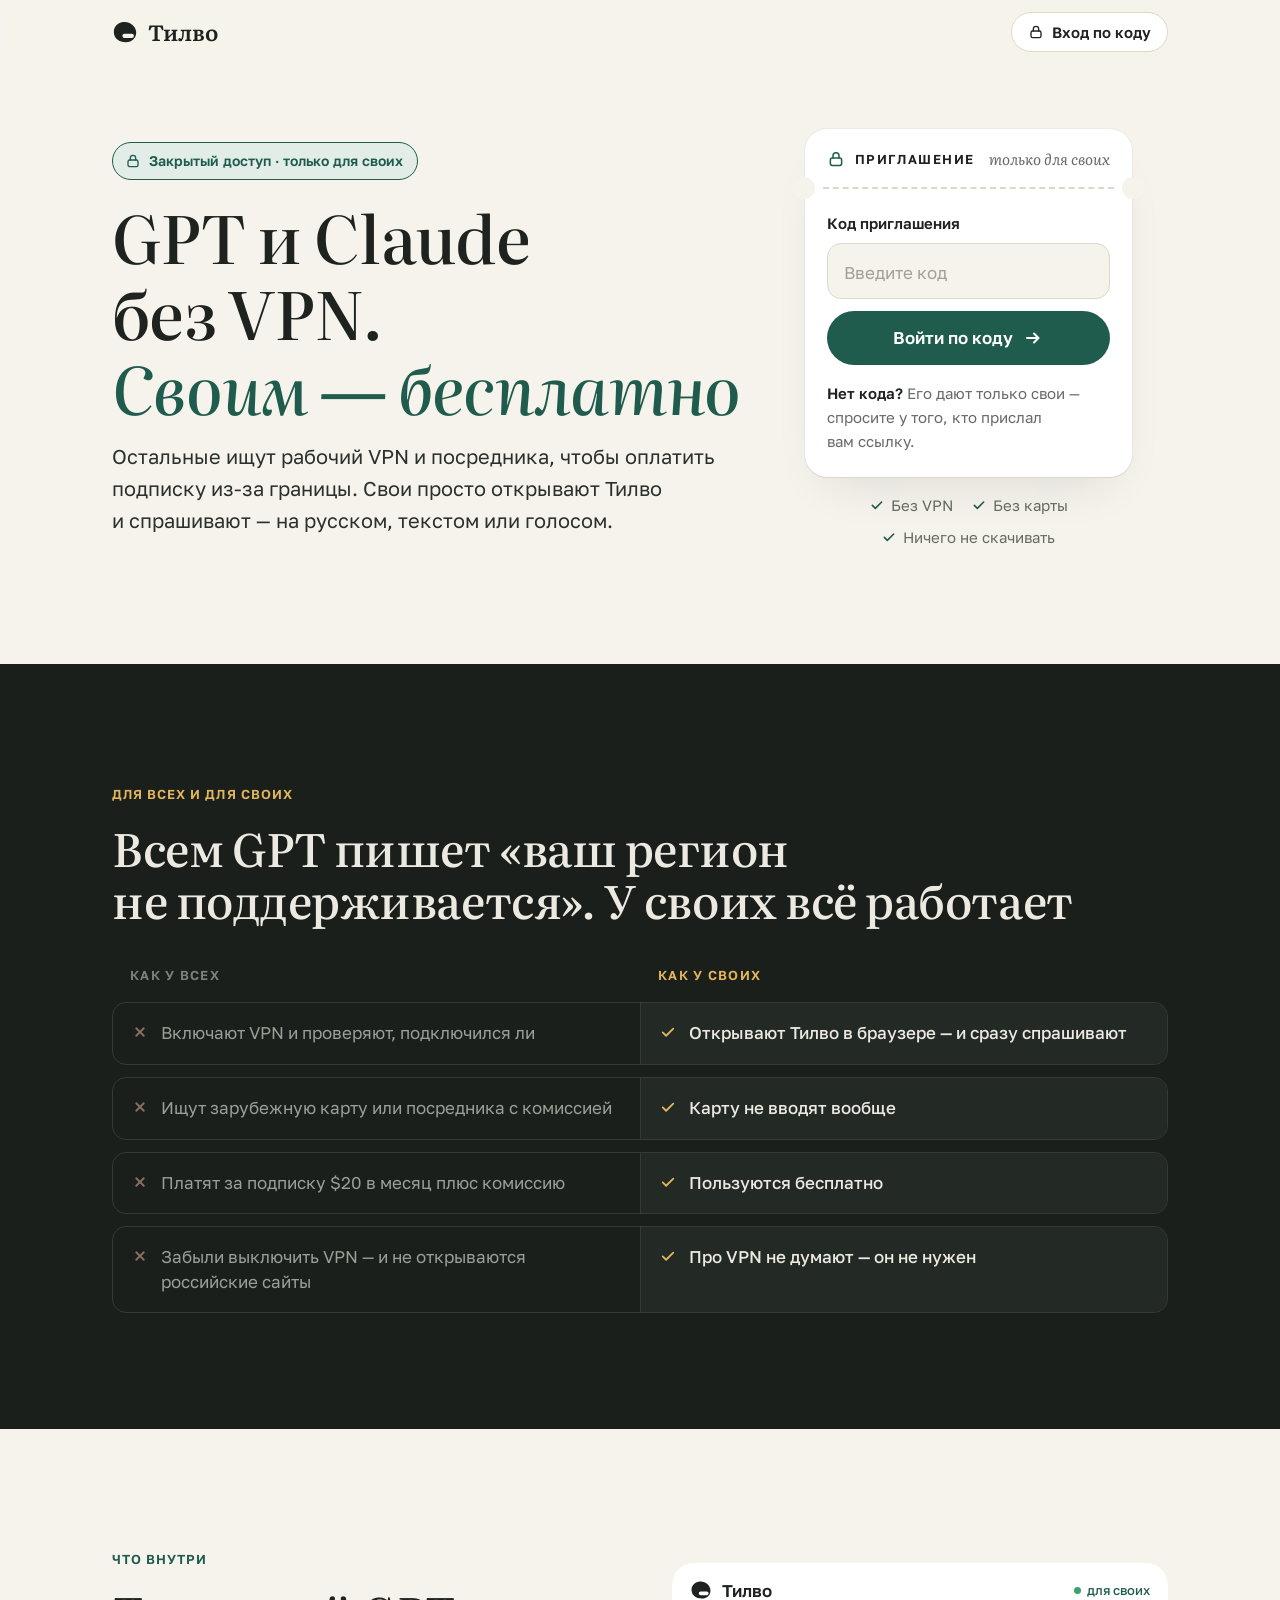
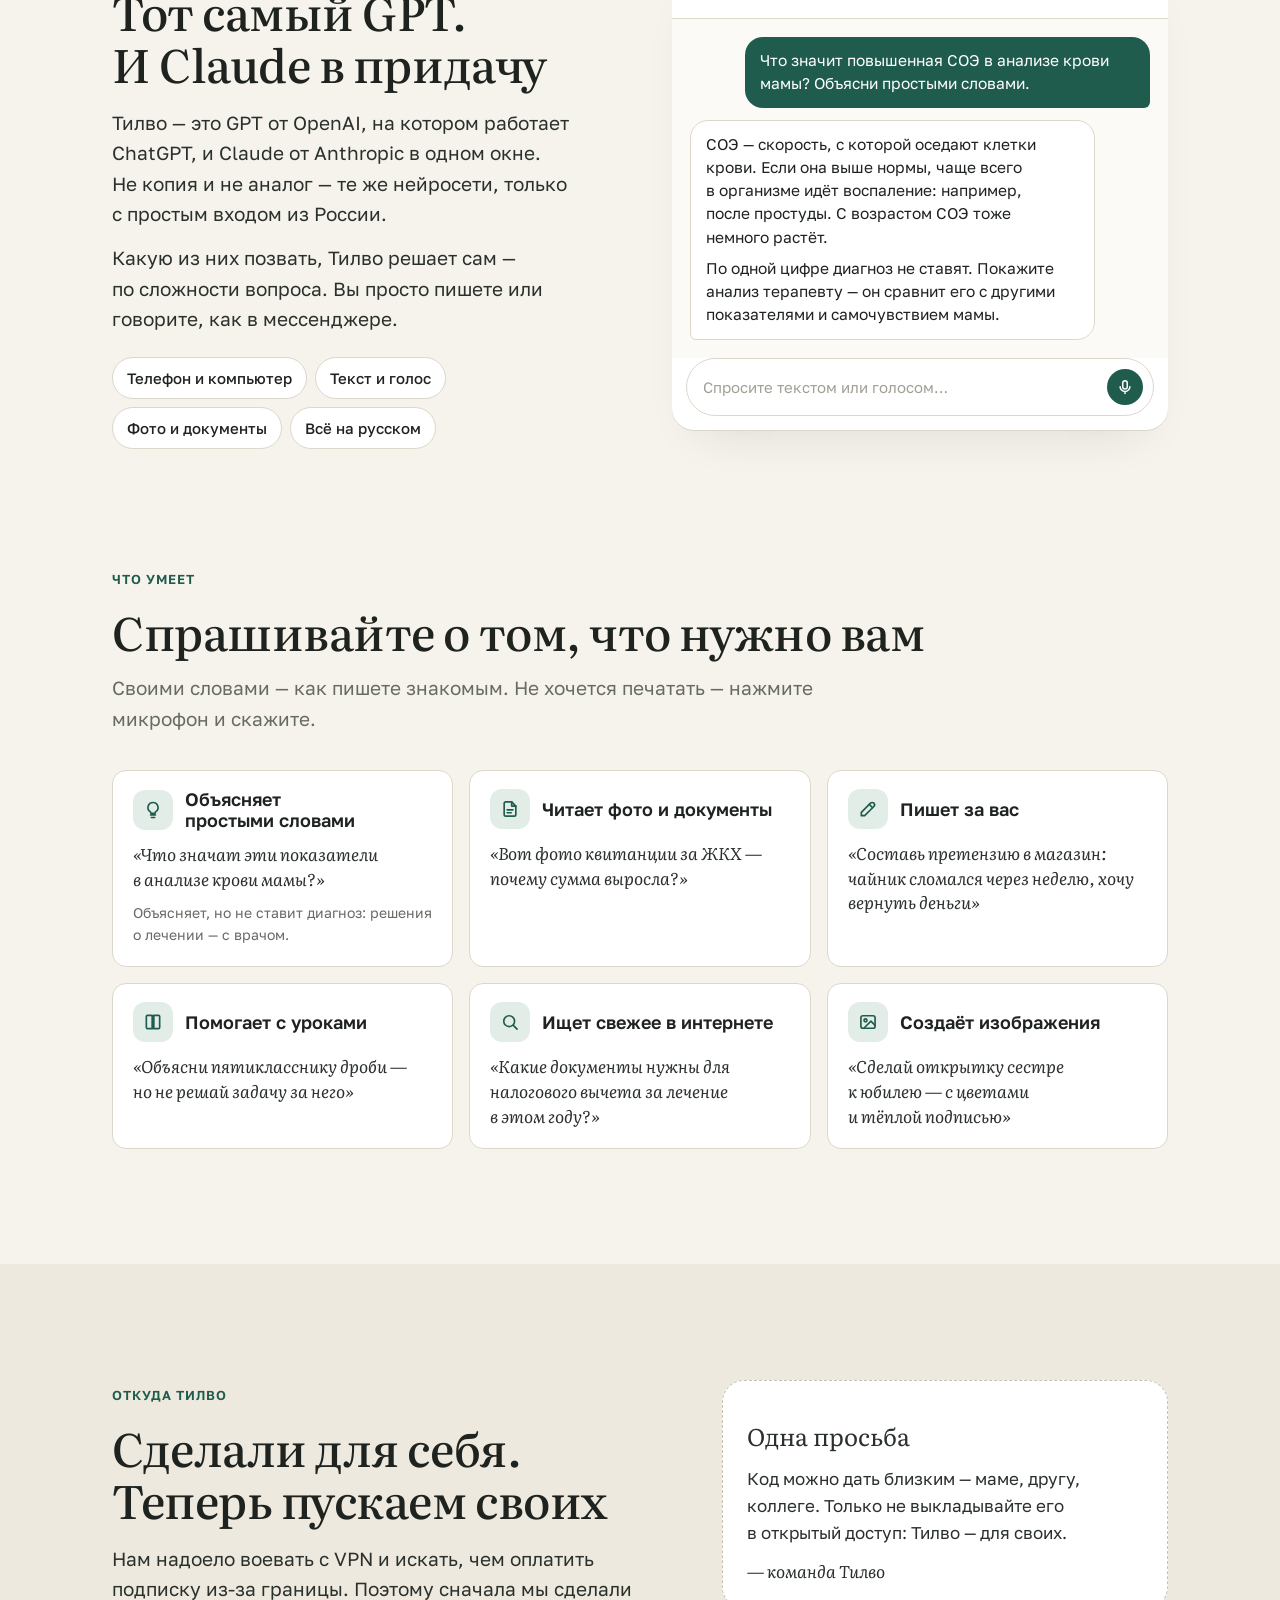
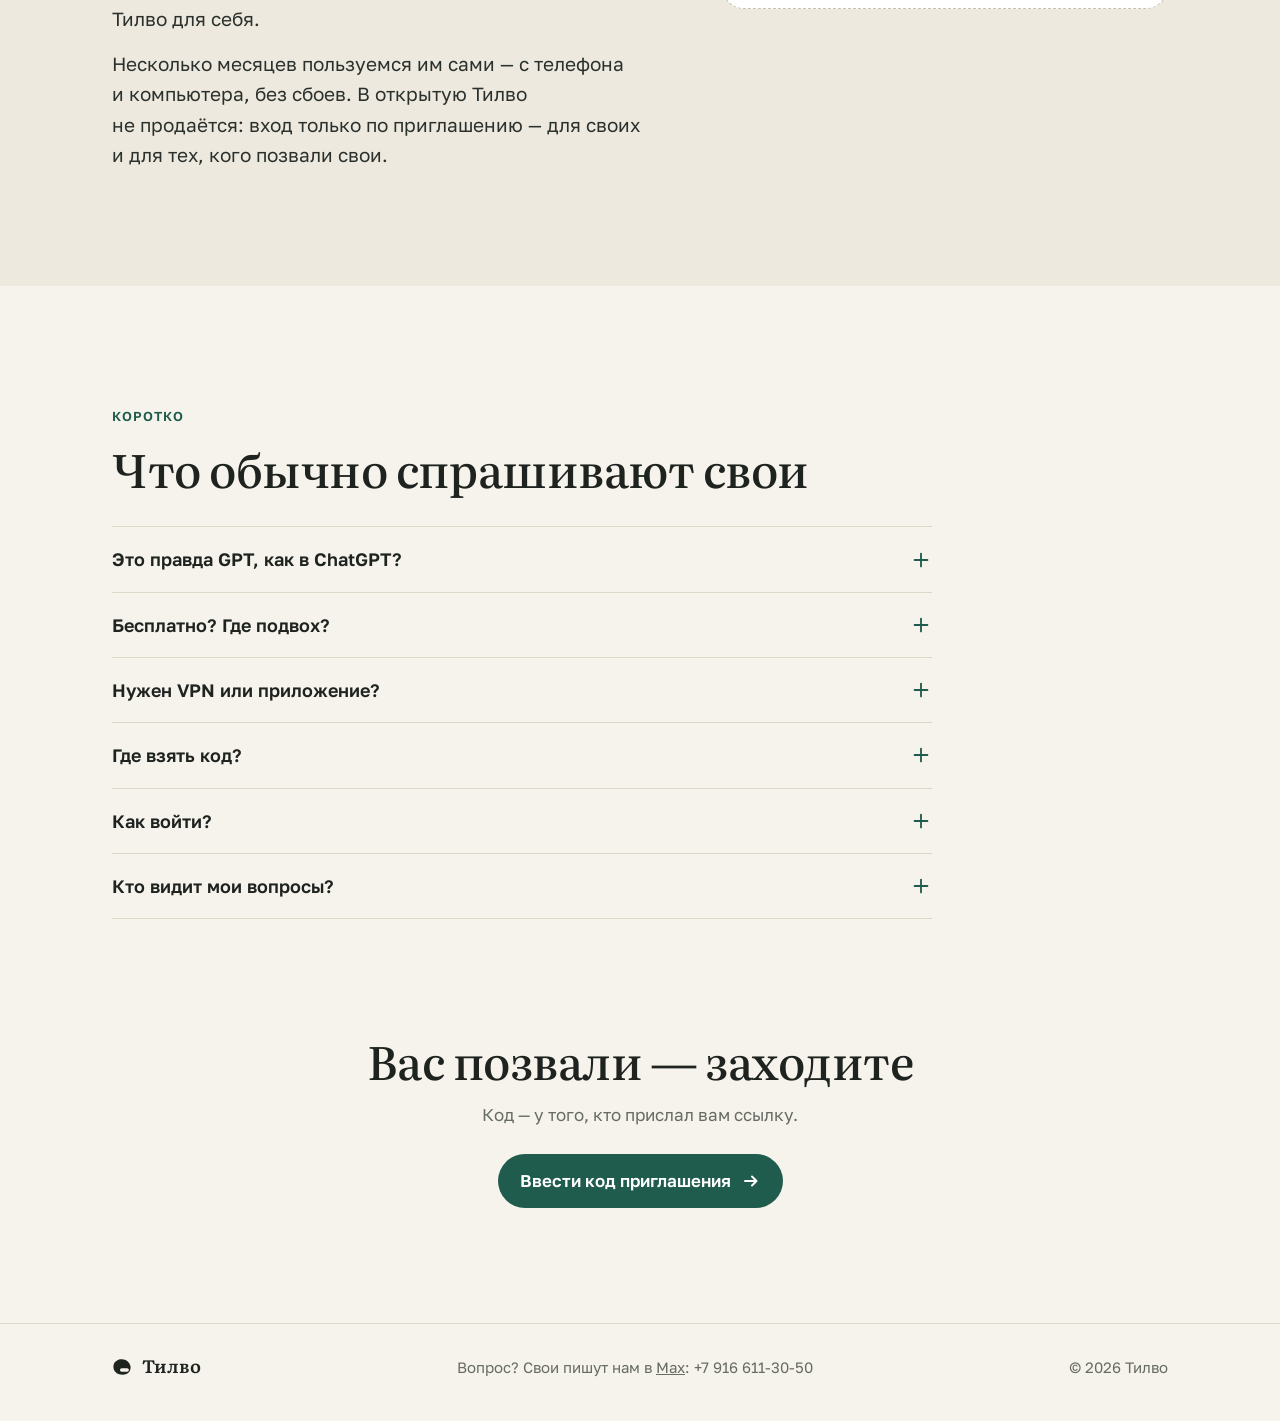
==== svoi/index.html @ 9657ca3c "Превью посадки «для своих»: закрытый доступ по коду приглашения Co-Authored-By: Claude Opus 5.5 <nor" ====
<!doctype html>
<html lang="ru">
<head>
  <meta charset="utf-8">
  <meta name="viewport" content="width=device-width, initial-scale=1, viewport-fit=cover">
  <meta name="color-scheme" content="only light">
  <title>Тилво — GPT и Claude без VPN. Только для своих</title>
  <meta name="description" content="GPT и Claude на русском — без VPN, зарубежной карты и подписки. Закрытый доступ: вход по коду приглашения.">
  <meta property="og:title" content="Тилво — GPT и Claude без VPN. Только для своих">
  <meta property="og:description" content="Закрытый доступ. Вход по коду приглашения.">
  <meta property="og:type" content="website">
  <link rel="icon" href="data:image/svg+xml,%3Csvg xmlns='http://www.w3.org/2000/svg' viewBox='0 0 64 64'%3E%3Crect width='64' height='64' rx='15' fill='%231F5C4D'/%3E%3Cg transform='translate(32 32) scale(0.74) translate(-32 -32)'%3E%3Cpath fill='%23F6F3EC' d='M27 7.5C43 5 58.5 16.5 59.5 32C60.4 46.5 49.5 57 34 57C17.5 57 5 47.5 4.5 33C4 19.5 13 9.7 27 7.5ZM31 36A5.5 5.5 0 0 0 31 47L48.5 47A5.5 5.5 0 0 0 48.5 36Z'/%3E%3C/g%3E%3C/svg%3E">
  <link rel="preconnect" href="https://fonts.googleapis.com">
  <link rel="preconnect" href="https://fonts.gstatic.com" crossorigin>
  <link href="https://fonts.googleapis.com/css2?family=Golos+Text:wght@400;500;600&amp;family=Literata:ital,opsz,wght@0,7..72,400..600;1,7..72,400..600&amp;display=swap&amp;subset=cyrillic" rel="stylesheet">
  <style>
    :root {
      color-scheme: only light;
      --bg: #F6F3EC;
      --surface: #FFFFFF;
      --surface-2: #EEE9DF;
      --ink: #1E2320;
      --ink-2: #2A302C;
      --muted: #666B64;
      --line: #DDD7CA;
      --accent: #1F5C4D;
      --accent-hover: #17483C;
      --accent-ink: #FFFFFF;
      --accent-soft: #E3EDE8;
      --highlight: #E3B55B;
      --danger: #A8432A;
      --night: #1A1F1C;
      --night-line: #343B36;
      --night-ink: #ECE9E1;
      --night-muted: #9AA096;
      --shadow: rgba(30, 35, 32, 0.14);

      --font-head: "Literata", Georgia, "Times New Roman", serif;
      --font-text: "Golos Text", system-ui, -apple-system, "Segoe UI", Roboto, Arial, sans-serif;
      --container: 1120px;
      --gutter: 16px;
      --radius-lg: 22px;
      --radius: 14px;
      --section-space: clamp(64px, 9vw, 120px);
    }
    @media (min-width: 720px) { :root { --gutter: 32px; } }

    *, *::before, *::after { box-sizing: border-box; }
    [hidden] { display: none !important; }
    html { -webkit-text-size-adjust: 100%; text-size-adjust: 100%; scroll-padding-top: 88px; }
    @media (prefers-reduced-motion: no-preference) { html { scroll-behavior: smooth; } }
    body {
      margin: 0;
      background: var(--bg);
      color: var(--ink);
      font-family: var(--font-text);
      font-size: 17px;
      line-height: 1.6;
      overflow-wrap: break-word;
      -webkit-font-smoothing: antialiased;
    }
    h1, h2, h3, p, ul, ol { margin: 0; }
    ul, ol { padding: 0; list-style: none; }
    h1, h2, h3 { font-family: var(--font-head); font-weight: 500; line-height: 1.14; letter-spacing: -0.01em; text-wrap: balance; }
    p { text-wrap: pretty; }
    a { color: inherit; }
    svg { display: block; }
    button, input { font: inherit; color: inherit; }
    .nowrap { white-space: nowrap; }
    .visually-hidden { position: absolute; width: 1px; height: 1px; overflow: hidden; clip: rect(0 0 0 0); white-space: nowrap; }

    .container { width: 100%; max-width: var(--container); margin: 0 auto; padding: 0 var(--gutter); }
    .section { padding: var(--section-space) 0; }
    .eyebrow {
      display: inline-flex; align-items: center; gap: 8px;
      font-size: 13px; font-weight: 600; letter-spacing: 0.08em; text-transform: uppercase;
      color: var(--accent);
    }
    .h2 { font-size: clamp(30px, 5.2vw, 46px); margin-top: 14px; }
    .lead { font-size: clamp(17px, 2.2vw, 19px); color: var(--muted); margin-top: 16px; max-width: 40em; }

    /* ---------- Кнопки ---------- */
    .btn {
      display: inline-flex; align-items: center; justify-content: center; gap: 10px;
      min-height: 54px; padding: 0 22px; border-radius: 999px; border: 0;
      font-weight: 600; font-size: 17px; text-decoration: none; cursor: pointer;
      transition: background-color .15s ease, transform .15s ease, box-shadow .15s ease;
    }
    .btn:focus-visible, .link-btn:focus-visible, input:focus-visible, summary:focus-visible, a:focus-visible {
      outline: 3px solid var(--highlight); outline-offset: 2px;
    }
    .btn-primary { background: var(--accent); color: var(--accent-ink); }
    .btn-primary:hover { background: var(--accent-hover); }
    .btn-primary:active { transform: translateY(1px); }
    .btn svg { width: 20px; height: 20px; fill: none; stroke: currentColor; stroke-width: 2; stroke-linecap: round; stroke-linejoin: round; }
    .link-btn { background: none; border: 0; padding: 0; cursor: pointer; color: var(--accent); font-weight: 600; text-decoration: underline; text-underline-offset: 3px; }

    /* ---------- Шапка ---------- */
    .header { position: sticky; top: 0; z-index: 10; background: rgba(246, 243, 236, 0.9); backdrop-filter: saturate(1.4) blur(10px); -webkit-backdrop-filter: saturate(1.4) blur(10px); border-bottom: 1px solid transparent; transition: border-color .2s; }
    .header.is-scrolled { border-bottom-color: var(--line); }
    .header-row { display: flex; align-items: center; justify-content: space-between; height: 64px; }
    .logo { display: inline-flex; align-items: center; gap: 10px; text-decoration: none; font-family: var(--font-head); font-size: 22px; font-weight: 600; }
    .logo svg { width: 26px; height: 26px; fill: var(--ink); }
    .header-enter {
      display: inline-flex; align-items: center; gap: 8px; min-height: 40px; padding: 0 16px;
      border: 1px solid var(--line); border-radius: 999px; background: var(--surface);
      font-size: 15px; font-weight: 600; text-decoration: none;
    }
    .header-enter:hover { border-color: var(--accent); color: var(--accent); }
    .header-enter svg { width: 16px; height: 16px; fill: none; stroke: currentColor; stroke-width: 2; stroke-linecap: round; stroke-linejoin: round; }

    /* ---------- Первый экран ---------- */
    .hero { padding: 20px 0 var(--section-space); }
    .hero-grid { display: grid; gap: 28px; align-items: center; }
    @media (min-width: 960px) { .hero-grid { grid-template-columns: 1.1fr 0.9fr; gap: 64px; } .hero { padding-top: 64px; } }
    .stamp {
      display: inline-flex; align-items: center; gap: 8px;
      padding: 7px 14px 7px 12px; border: 1.5px solid var(--accent); border-radius: 999px;
      color: var(--accent); font-size: 14px; font-weight: 600; background: var(--accent-soft);
    }
    .stamp svg { width: 16px; height: 16px; fill: none; stroke: currentColor; stroke-width: 2; stroke-linecap: round; stroke-linejoin: round; }
    .hero h1 { font-size: clamp(36px, 7.4vw, 66px); margin-top: 18px; }
    .hero h1 em { font-style: italic; color: var(--accent); }
    .hero-lead { font-size: clamp(17px, 2.4vw, 20px); color: var(--ink-2); margin-top: 16px; max-width: 34em; }
    .facts { display: flex; flex-wrap: wrap; justify-content: center; gap: 8px 18px; margin-top: 16px; font-size: 15px; color: var(--muted); }
    .facts li { display: inline-flex; align-items: center; gap: 6px; }
    .facts svg { width: 16px; height: 16px; fill: none; stroke: var(--accent); stroke-width: 2.4; stroke-linecap: round; stroke-linejoin: round; }

    /* ---------- Пропуск (вход по коду) ---------- */
    .pass {
      position: relative; background: var(--surface); border-radius: var(--radius-lg);
      box-shadow: 0 1px 0 var(--line), 0 24px 48px -24px var(--shadow), 0 0 0 1px rgba(30,35,32,.04);
    }
    .pass-head { display: flex; align-items: center; justify-content: space-between; gap: 12px; padding: 18px 22px 16px; }
    .pass-title { display: inline-flex; align-items: center; gap: 10px; font-size: 13px; font-weight: 600; letter-spacing: 0.12em; text-transform: uppercase; }
    .pass-title svg { width: 18px; height: 18px; fill: none; stroke: var(--accent); stroke-width: 2; stroke-linecap: round; stroke-linejoin: round; }
    .pass-note { font-family: var(--font-head); font-style: italic; font-size: 15px; color: var(--muted); }
    .pass-cut { position: relative; height: 0; border-top: 2px dashed var(--line); margin: 0 18px; }
    .pass-cut::before, .pass-cut::after {
      content: ""; position: absolute; top: -12px; width: 22px; height: 22px; border-radius: 50%; background: var(--bg);
    }
    .pass-cut::before { left: -30px; }
    .pass-cut::after { right: -30px; }
    .pass-body { padding: 22px 22px 24px; }
    .pass-label { display: block; font-size: 15px; font-weight: 600; margin-bottom: 8px; }
    .pass-input {
      width: 100%; height: 56px; padding: 0 16px; border: 1.5px solid var(--line); border-radius: var(--radius);
      background: var(--bg); font-size: 20px; font-weight: 600; letter-spacing: 0.08em; text-transform: uppercase;
    }
    .pass-input::placeholder { color: #A29F95; font-weight: 400; letter-spacing: 0; text-transform: none; font-size: 17px; }
    .pass-input:focus { border-color: var(--accent); background: var(--surface); outline: none; box-shadow: 0 0 0 3px var(--accent-soft); }
    .pass-input[aria-invalid="true"] { border-color: var(--danger); }
    .pass .btn { width: 100%; margin-top: 12px; }
    .pass-error { margin-top: 10px; font-size: 15px; color: var(--danger); }
    .pass-prefilled { margin-top: 8px; font-size: 14px; color: var(--accent); display: flex; gap: 6px; align-items: center; }
    .pass-prefilled svg { width: 14px; height: 14px; fill: none; stroke: currentColor; stroke-width: 2.6; stroke-linecap: round; stroke-linejoin: round; }
    .pass-nocode { margin-top: 16px; font-size: 15px; color: var(--muted); }
    .pass-nocode b { color: var(--ink); font-weight: 600; }

    .accepted-stamp {
      display: inline-flex; align-items: center; gap: 8px;
      padding: 6px 14px; border: 2.5px solid var(--accent); border-radius: 10px;
      color: var(--accent); font-weight: 600; font-size: 15px; letter-spacing: 0.12em; text-transform: uppercase;
      transform: rotate(-3deg);
    }
    .accepted-stamp svg { width: 18px; height: 18px; fill: none; stroke: currentColor; stroke-width: 2.6; stroke-linecap: round; stroke-linejoin: round; }
    @media (prefers-reduced-motion: no-preference) {
      .is-accepted .accepted-stamp { animation: stamp .45s cubic-bezier(.2,.9,.3,1.2) both; }
      @keyframes stamp { from { transform: rotate(-12deg) scale(1.6); opacity: 0; } to { transform: rotate(-3deg) scale(1); opacity: 1; } }
    }
    .accepted-title { font-family: var(--font-head); font-size: 26px; margin-top: 16px; }
    .accepted-text { color: var(--muted); margin-top: 4px; font-size: 16px; }
    .providers { display: grid; gap: 10px; margin-top: 16px; }
    .btn-provider {
      justify-content: flex-start; width: 100%; background: var(--surface); border: 1.5px solid var(--line); color: var(--ink); padding: 0 18px;
    }
    .btn-provider:hover { border-color: var(--ink); }
    .btn-provider .mark { display: inline-grid; place-items: center; width: 28px; height: 28px; border-radius: 8px; color: #fff; font-weight: 700; font-size: 15px; flex: none; }
    .btn-provider .mark-ya { background: #FC3F1D; border-radius: 50%; }
    .btn-provider .mark-vk { background: #0077FF; font-size: 12px; }
    .btn-provider .arrow { margin-left: auto; }
    .pass-again { margin-top: 14px; font-size: 15px; color: var(--muted); }

    /* ---------- Для всех / для своих ---------- */
    .night { background: var(--night); color: var(--night-ink); }
    .night .eyebrow { color: var(--highlight); }
    .night .lead { color: var(--night-muted); }
    .vs { margin-top: 40px; display: grid; gap: 12px; }
    .vs-head { display: none; }
    .vs-row { display: grid; gap: 0; border: 1px solid var(--night-line); border-radius: var(--radius); overflow: hidden; }
    .vs-cell { padding: 14px 18px; display: flex; gap: 12px; align-items: flex-start; font-size: 16px; line-height: 1.45; }
    .vs-cell svg { width: 18px; height: 18px; flex: none; margin-top: 2px; fill: none; stroke-width: 2.4; stroke-linecap: round; stroke-linejoin: round; }
    .vs-all { color: var(--night-muted); }
    .vs-all svg { stroke: #8A6F66; }
    .vs-own { background: #232A26; color: var(--night-ink); font-weight: 500; border-top: 1px solid var(--night-line); }
    .vs-own svg { stroke: var(--highlight); }
    .vs-tag { display: block; font-size: 12px; letter-spacing: 0.1em; text-transform: uppercase; font-weight: 600; margin-bottom: 2px; }
    .vs-all .vs-tag { color: #7C827A; }
    .vs-own .vs-tag { color: var(--highlight); }
    @media (min-width: 760px) {
      .vs-head { display: grid; grid-template-columns: 1fr 1fr; padding: 0 0 4px; font-size: 13px; letter-spacing: 0.1em; text-transform: uppercase; font-weight: 600; }
      .vs-head span:first-child { color: #7C827A; padding-left: 18px; }
      .vs-head span:last-child { color: var(--highlight); padding-left: 18px; }
      .vs-row { grid-template-columns: 1fr 1fr; }
      .vs-own { border-top: 0; border-left: 1px solid var(--night-line); }
      .vs-tag { display: none; }
      .vs-cell { padding: 18px; font-size: 17px; }
    }

    /* ---------- Что внутри ---------- */
    .inside-grid { display: grid; gap: 40px; align-items: center; }
    @media (min-width: 960px) { .inside-grid { grid-template-columns: 1fr 1fr; gap: 64px; } }
    .inside p + p { margin-top: 14px; }
    .inside-text { font-size: clamp(17px, 2.2vw, 19px); color: var(--ink-2); margin-top: 18px; }
    .chips { display: flex; flex-wrap: wrap; gap: 8px; margin-top: 22px; }
    .chips li { padding: 8px 14px; border-radius: 999px; background: var(--surface); border: 1px solid var(--line); font-size: 15px; font-weight: 500; }

    .chat { background: var(--surface); border-radius: var(--radius-lg); box-shadow: 0 1px 0 var(--line), 0 24px 48px -28px var(--shadow); overflow: hidden; }
    .chat-top { display: flex; align-items: center; gap: 10px; padding: 14px 18px; border-bottom: 1px solid var(--line); font-weight: 600; }
    .chat-top svg { width: 22px; height: 22px; fill: var(--ink); }
    .chat-top span { margin-left: auto; font-size: 13px; font-weight: 500; color: var(--accent); display: inline-flex; align-items: center; gap: 6px; }
    .chat-top span::before { content: ""; width: 7px; height: 7px; border-radius: 50%; background: #3BA272; }
    .chat-body { padding: 18px; display: grid; gap: 12px; background: #FBFAF6; }
    .msg { max-width: 88%; padding: 12px 15px; border-radius: 18px; font-size: 15.5px; line-height: 1.5; }
    .msg-user { justify-self: end; background: var(--accent); color: var(--accent-ink); border-bottom-right-radius: 6px; }
    .msg-bot { justify-self: start; background: var(--surface); border: 1px solid var(--line); border-bottom-left-radius: 6px; }
    .msg-bot p + p { margin-top: 8px; }
    .chat-input { display: flex; align-items: center; gap: 10px; margin: 0 14px 14px; padding: 10px 10px 10px 16px; border: 1px solid var(--line); border-radius: 999px; color: #A29F95; font-size: 15px; background: var(--surface); }
    .chat-input span { flex: 1; }
    .chat-input i { display: grid; place-items: center; width: 36px; height: 36px; border-radius: 50%; background: var(--accent); }
    .chat-input svg { width: 18px; height: 18px; fill: none; stroke: #fff; stroke-width: 2; stroke-linecap: round; stroke-linejoin: round; }

    /* ---------- Что умеет ---------- */
    .skills { display: grid; gap: 12px; margin-top: 36px; }
    @media (min-width: 720px) { .skills { grid-template-columns: 1fr 1fr; } }
    @media (min-width: 1040px) { .skills { grid-template-columns: repeat(3, 1fr); gap: 16px; } }
    .skill { background: var(--surface); border: 1px solid var(--line); border-radius: var(--radius); padding: 18px 20px 20px; }
    .skill-top { display: flex; align-items: center; gap: 12px; }
    .skill-ico { display: grid; place-items: center; width: 40px; height: 40px; border-radius: 12px; background: var(--accent-soft); flex: none; }
    .skill-ico svg { width: 20px; height: 20px; fill: none; stroke: var(--accent); stroke-width: 2; stroke-linecap: round; stroke-linejoin: round; }
    .skill h3 { font-family: var(--font-text); font-size: 18px; font-weight: 600; letter-spacing: 0; }
    .skill-q { margin-top: 12px; font-family: var(--font-head); font-style: italic; font-size: 17px; line-height: 1.45; color: var(--ink-2); }
    .skill-note { margin-top: 10px; font-size: 14px; color: var(--muted); }

    /* ---------- Откуда Тилво ---------- */
    .story { background: var(--surface-2); }
    .story-grid { display: grid; gap: 32px; }
    @media (min-width: 960px) { .story-grid { grid-template-columns: 1.1fr 0.9fr; gap: 64px; align-items: start; } }
    .story-text { margin-top: 18px; font-size: clamp(17px, 2.2vw, 19px); color: var(--ink-2); }
    .story-text p + p { margin-top: 14px; }
    .ask { position: relative; background: var(--surface); border-radius: var(--radius-lg); padding: 26px 24px 24px; border: 1.5px dashed #C9C1B0; }
    .ask-title { font-family: var(--font-head); font-size: 24px; }
    .ask p { margin-top: 10px; color: var(--ink-2); }
    .ask-sign { margin-top: 14px; font-family: var(--font-head); font-style: italic; color: var(--muted); }

    /* ---------- Вопросы ---------- */
    .faq { margin-top: 32px; border-top: 1px solid var(--line); max-width: 820px; }
    .faq details { border-bottom: 1px solid var(--line); }
    .faq summary { list-style: none; cursor: pointer; display: flex; align-items: center; justify-content: space-between; gap: 16px; padding: 20px 0; font-weight: 600; font-size: 18px; line-height: 1.35; }
    .faq summary::-webkit-details-marker { display: none; }
    .faq summary svg { width: 22px; height: 22px; flex: none; fill: none; stroke: var(--accent); stroke-width: 2; stroke-linecap: round; transition: transform .2s ease; }
    .faq details[open] summary svg { transform: rotate(45deg); }
    .faq-a { padding: 0 0 22px; color: var(--ink-2); max-width: 44em; }
    .faq-a p + p { margin-top: 10px; }

    /* ---------- Финал ---------- */
    .final { text-align: center; }
    .final .h2 { margin-top: 0; }
    .final p { margin: 14px auto 0; color: var(--muted); max-width: 30em; }
    .final .btn { margin-top: 26px; }

    .footer { border-top: 1px solid var(--line); padding: 28px 0 40px; font-size: 15px; color: var(--muted); }
    .footer-row { display: flex; flex-wrap: wrap; gap: 14px 32px; align-items: center; justify-content: space-between; }
    .footer .logo { font-size: 18px; color: var(--ink); }
    .footer .logo svg { width: 20px; height: 20px; }
  </style>
</head>
<body>
  <!-- Иконки -->
  <svg width="0" height="0" style="position:absolute" aria-hidden="true">
    <symbol id="i-logo" viewBox="0 0 64 64"><path d="M27 7.5C43 5 58.5 16.5 59.5 32C60.4 46.5 49.5 57 34 57C17.5 57 5 47.5 4.5 33C4 19.5 13 9.7 27 7.5ZM31 36A5.5 5.5 0 0 0 31 47L48.5 47A5.5 5.5 0 0 0 48.5 36Z"/></symbol>
    <symbol id="i-lock" viewBox="0 0 24 24"><rect x="4.5" y="10.5" width="15" height="10" rx="2.5"/><path d="M8 10.5V7.5a4 4 0 0 1 8 0v3"/></symbol>
    <symbol id="i-check" viewBox="0 0 24 24"><path d="M5 12.5l4.5 4.5L19 7.5"/></symbol>
    <symbol id="i-x" viewBox="0 0 24 24"><path d="M7 7l10 10M17 7L7 17"/></symbol>
    <symbol id="i-arrow" viewBox="0 0 20 20"><path d="M4 10h11M11 5.5 15.5 10 11 14.5"/></symbol>
    <symbol id="i-plus" viewBox="0 0 24 24"><path d="M12 5v14M5 12h14"/></symbol>
    <symbol id="i-mic" viewBox="0 0 24 24"><rect x="9" y="3.5" width="6" height="11" rx="3"/><path d="M5.5 11.5a6.5 6.5 0 0 0 13 0M12 18v2.5"/></symbol>
    <symbol id="i-bulb" viewBox="0 0 24 24"><path d="M9 18h6M10 21h4M12 3a6 6 0 0 0-3.5 10.9c.6.5 1 1.2 1 2.1h5c0-.9.4-1.6 1-2.1A6 6 0 0 0 12 3z"/></symbol>
    <symbol id="i-doc" viewBox="0 0 24 24"><path d="M14 3.5H7a2 2 0 0 0-2 2v13a2 2 0 0 0 2 2h10a2 2 0 0 0 2-2v-10z"/><path d="M14 3.5v5h5M8.5 13h7M8.5 16.5h5"/></symbol>
    <symbol id="i-pen" viewBox="0 0 24 24"><path d="M4 20h4L19 9a2.8 2.8 0 0 0-4-4L4 16z"/><path d="M13.5 6.5l4 4"/></symbol>
    <symbol id="i-book" viewBox="0 0 24 24"><path d="M4 5.5A1.5 1.5 0 0 1 5.5 4H11v16H5.5A1.5 1.5 0 0 1 4 18.5zM20 5.5A1.5 1.5 0 0 0 18.5 4H13v16h5.5a1.5 1.5 0 0 0 1.5-1.5z"/></symbol>
    <symbol id="i-search" viewBox="0 0 24 24"><circle cx="11" cy="11" r="6.5"/><path d="M16 16l4.5 4.5"/></symbol>
    <symbol id="i-image" viewBox="0 0 24 24"><rect x="3.5" y="4.5" width="17" height="15" rx="2.5"/><circle cx="9" cy="10" r="1.8"/><path d="M20.5 16l-5-5-8.5 8.5"/></symbol>
  </svg>

  <header class="header" data-header>
    <div class="container header-row">
      <a class="logo" href="#top" aria-label="Тилво"><svg aria-hidden="true"><use href="#i-logo"/></svg>Тилво</a>
      <a class="header-enter" href="#door" data-focus-code><svg aria-hidden="true"><use href="#i-lock"/></svg>Вход по&nbsp;коду</a>
    </div>
  </header>

  <main id="top">
    <!-- ===== Первый экран ===== -->
    <section class="hero">
      <div class="container hero-grid">
        <div>
          <span class="stamp"><svg aria-hidden="true"><use href="#i-lock"/></svg>Закрытый доступ · только для&nbsp;своих</span>
          <h1>GPT и&nbsp;Claude без&nbsp;VPN. <br><em class="nowrap">Своим&nbsp;— бесплатно</em></h1>
          <p class="hero-lead">Остальные ищут рабочий VPN и&nbsp;посредника, чтобы оплатить подписку из-за&nbsp;границы. Свои просто открывают Тилво и&nbsp;спрашивают&nbsp;— на&nbsp;русском, текстом или голосом.</p>
        </div>

        <div>
        <!-- Вход по коду. Лендинг не собирает личные данные: вход и регистрация — на chat.tilvo.ru -->
        <section class="pass" id="door" aria-labelledby="pass-title">
          <div class="pass-head">
            <span class="pass-title" id="pass-title"><svg aria-hidden="true"><use href="#i-lock"/></svg>Приглашение</span>
            <span class="pass-note">только для своих</span>
          </div>
          <div class="pass-cut" aria-hidden="true"></div>

          <div class="pass-body" data-step="code">
            <form novalidate data-code-form>
              <label class="pass-label" for="code">Код приглашения</label>
              <input class="pass-input" id="code" name="code" type="text" inputmode="text" autocomplete="off" autocapitalize="characters" spellcheck="false" maxlength="32" placeholder="Введите код" aria-describedby="code-help">
              <p class="pass-prefilled" data-prefilled hidden><svg aria-hidden="true"><use href="#i-check"/></svg>Код из&nbsp;приглашения уже подставлен</p>
              <p class="pass-error" role="alert" data-error hidden></p>
              <button class="btn btn-primary" type="submit">Войти по&nbsp;коду<svg aria-hidden="true"><use href="#i-arrow"/></svg></button>
            </form>
            <p class="pass-nocode" id="code-help"><b>Нет кода?</b> Его дают только свои&nbsp;— спросите у&nbsp;того, кто прислал вам ссылку.</p>
          </div>

          <div class="pass-body" data-step="accepted" hidden>
            <span class="accepted-stamp"><svg aria-hidden="true"><use href="#i-check"/></svg>Код принят</span>
            <p class="accepted-title">Теперь вы среди своих</p>
            <p class="accepted-text">Осталось войти&nbsp;— без пароля и&nbsp;СМС, в&nbsp;пару нажатий.</p>
            <div class="providers">
              <a class="btn btn-provider" data-provider="yandex" href="#"><span class="mark mark-ya" aria-hidden="true">Я</span>Войти через Яндекс&nbsp;ID<svg class="arrow" aria-hidden="true"><use href="#i-arrow"/></svg></a>
              <a class="btn btn-provider" data-provider="vk" href="#"><span class="mark mark-vk" aria-hidden="true">VK</span>Войти через VK&nbsp;ID<svg class="arrow" aria-hidden="true"><use href="#i-arrow"/></svg></a>
            </div>
            <p class="pass-again">Не&nbsp;тот код? <button class="link-btn" type="button" data-reset>Ввести другой</button></p>
          </div>
          <p class="visually-hidden" aria-live="polite" data-live></p>
        </section>
        <ul class="facts">
          <li><svg aria-hidden="true"><use href="#i-check"/></svg>Без VPN</li>
          <li><svg aria-hidden="true"><use href="#i-check"/></svg>Без карты</li>
          <li><svg aria-hidden="true"><use href="#i-check"/></svg>Ничего не&nbsp;скачивать</li>
        </ul>
        </div>
      </div>
    </section>

    <!-- ===== Для всех / для своих ===== -->
    <section class="section night" aria-labelledby="vs-title">
      <div class="container">
        <span class="eyebrow">Для всех и&nbsp;для своих</span>
        <h2 class="h2" id="vs-title">Всем GPT пишет «ваш регион не&nbsp;поддерживается». У&nbsp;своих всё работает</h2>
        <div class="vs">
          <div class="vs-head" aria-hidden="true"><span>Как у&nbsp;всех</span><span>Как у&nbsp;своих</span></div>
          <div class="vs-row">
            <p class="vs-cell vs-all"><svg aria-hidden="true"><use href="#i-x"/></svg><span><span class="vs-tag">Все</span>Включают VPN и&nbsp;проверяют, подключился&nbsp;ли</span></p>
            <p class="vs-cell vs-own"><svg aria-hidden="true"><use href="#i-check"/></svg><span><span class="vs-tag">Свои</span>Открывают Тилво в&nbsp;браузере&nbsp;— и&nbsp;сразу спрашивают</span></p>
          </div>
          <div class="vs-row">
            <p class="vs-cell vs-all"><svg aria-hidden="true"><use href="#i-x"/></svg><span><span class="vs-tag">Все</span>Ищут зарубежную карту или посредника с&nbsp;комиссией</span></p>
            <p class="vs-cell vs-own"><svg aria-hidden="true"><use href="#i-check"/></svg><span><span class="vs-tag">Свои</span>Карту не&nbsp;вводят вообще</span></p>
          </div>
          <div class="vs-row">
            <p class="vs-cell vs-all"><svg aria-hidden="true"><use href="#i-x"/></svg><span><span class="vs-tag">Все</span>Платят за&nbsp;подписку $20 в&nbsp;месяц плюс комиссию</span></p>
            <p class="vs-cell vs-own"><svg aria-hidden="true"><use href="#i-check"/></svg><span><span class="vs-tag">Свои</span>Пользуются бесплатно</span></p>
          </div>
          <div class="vs-row">
            <p class="vs-cell vs-all"><svg aria-hidden="true"><use href="#i-x"/></svg><span><span class="vs-tag">Все</span>Забыли выключить VPN&nbsp;— и&nbsp;не&nbsp;открываются российские сайты</span></p>
            <p class="vs-cell vs-own"><svg aria-hidden="true"><use href="#i-check"/></svg><span><span class="vs-tag">Свои</span>Про VPN не&nbsp;думают&nbsp;— он не&nbsp;нужен</span></p>
          </div>
        </div>
      </div>
    </section>

    <!-- ===== Что внутри ===== -->
    <section class="section" aria-labelledby="inside-title">
      <div class="container inside-grid">
        <div class="inside">
          <span class="eyebrow">Что внутри</span>
          <h2 class="h2" id="inside-title">Тот самый GPT. И&nbsp;Claude в&nbsp;придачу</h2>
          <div class="inside-text">
            <p>Тилво&nbsp;— это GPT от&nbsp;OpenAI, на&nbsp;котором работает ChatGPT, и&nbsp;Claude от&nbsp;Anthropic в&nbsp;одном окне. Не&nbsp;копия и&nbsp;не&nbsp;аналог&nbsp;— те&nbsp;же нейросети, только с&nbsp;простым входом из&nbsp;России.</p>
            <p>Какую из&nbsp;них позвать, Тилво решает сам&nbsp;— по&nbsp;сложности вопроса. Вы&nbsp;просто пишете или говорите, как в&nbsp;мессенджере.</p>
          </div>
          <ul class="chips">
            <li>Телефон и&nbsp;компьютер</li>
            <li>Текст и&nbsp;голос</li>
            <li>Фото и&nbsp;документы</li>
            <li>Всё на&nbsp;русском</li>
          </ul>
        </div>

        <div class="chat" role="img" aria-label="Пример диалога в Тилво: вопрос про анализ крови и ответ простыми словами">
          <div class="chat-top"><svg aria-hidden="true"><use href="#i-logo"/></svg>Тилво<span>для своих</span></div>
          <div class="chat-body">
            <div class="msg msg-user">Что значит повышенная СОЭ в&nbsp;анализе крови мамы? Объясни простыми словами.</div>
            <div class="msg msg-bot">
              <p>СОЭ&nbsp;— скорость, с&nbsp;которой оседают клетки крови. Если она выше нормы, чаще всего в&nbsp;организме идёт воспаление: например, после простуды. С&nbsp;возрастом СОЭ тоже немного растёт.</p>
              <p>По&nbsp;одной цифре диагноз не&nbsp;ставят. Покажите анализ терапевту&nbsp;— он сравнит его с&nbsp;другими показателями и&nbsp;самочувствием мамы.</p>
            </div>
          </div>
          <div class="chat-input"><span>Спросите текстом или голосом…</span><i><svg aria-hidden="true"><use href="#i-mic"/></svg></i></div>
        </div>
      </div>
    </section>

    <!-- ===== Что умеет ===== -->
    <section class="section" style="padding-top:0" aria-labelledby="skills-title">
      <div class="container">
        <span class="eyebrow">Что умеет</span>
        <h2 class="h2" id="skills-title">Спрашивайте о&nbsp;том, что нужно вам</h2>
        <p class="lead">Своими словами&nbsp;— как пишете знакомым. Не&nbsp;хочется печатать&nbsp;— нажмите микрофон и&nbsp;скажите.</p>
        <ul class="skills">
          <li class="skill">
            <div class="skill-top"><span class="skill-ico"><svg aria-hidden="true"><use href="#i-bulb"/></svg></span><h3>Объясняет простыми словами</h3></div>
            <p class="skill-q">«Что значат эти показатели в&nbsp;анализе крови мамы?»</p>
            <p class="skill-note">Объясняет, но&nbsp;не&nbsp;ставит диагноз: решения о&nbsp;лечении&nbsp;— с&nbsp;врачом.</p>
          </li>
          <li class="skill">
            <div class="skill-top"><span class="skill-ico"><svg aria-hidden="true"><use href="#i-doc"/></svg></span><h3>Читает фото и&nbsp;документы</h3></div>
            <p class="skill-q">«Вот фото квитанции за&nbsp;ЖКХ&nbsp;— почему сумма выросла?»</p>
          </li>
          <li class="skill">
            <div class="skill-top"><span class="skill-ico"><svg aria-hidden="true"><use href="#i-pen"/></svg></span><h3>Пишет за&nbsp;вас</h3></div>
            <p class="skill-q">«Составь претензию в&nbsp;магазин: чайник сломался через неделю, хочу вернуть деньги»</p>
          </li>
          <li class="skill">
            <div class="skill-top"><span class="skill-ico"><svg aria-hidden="true"><use href="#i-book"/></svg></span><h3>Помогает с&nbsp;уроками</h3></div>
            <p class="skill-q">«Объясни пятикласснику дроби&nbsp;— но&nbsp;не&nbsp;решай задачу за&nbsp;него»</p>
          </li>
          <li class="skill">
            <div class="skill-top"><span class="skill-ico"><svg aria-hidden="true"><use href="#i-search"/></svg></span><h3>Ищет свежее в&nbsp;интернете</h3></div>
            <p class="skill-q">«Какие документы нужны для налогового вычета за&nbsp;лечение в&nbsp;этом году?»</p>
          </li>
          <li class="skill">
            <div class="skill-top"><span class="skill-ico"><svg aria-hidden="true"><use href="#i-image"/></svg></span><h3>Создаёт изображения</h3></div>
            <p class="skill-q">«Сделай открытку сестре к&nbsp;юбилею&nbsp;— с&nbsp;цветами и&nbsp;тёплой подписью»</p>
          </li>
        </ul>
      </div>
    </section>

    <!-- ===== Откуда Тилво ===== -->
    <section class="section story" aria-labelledby="story-title">
      <div class="container story-grid">
        <div>
          <span class="eyebrow">Откуда Тилво</span>
          <h2 class="h2" id="story-title">Сделали для себя. Теперь пускаем своих</h2>
          <div class="story-text">
            <p>Нам надоело воевать с&nbsp;VPN и&nbsp;искать, чем оплатить подписку из-за&nbsp;границы. Поэтому сначала мы сделали Тилво для себя.</p>
            <p>Несколько месяцев пользуемся им сами&nbsp;— с&nbsp;телефона и&nbsp;компьютера, без сбоев. В&nbsp;открытую Тилво не&nbsp;продаётся: вход только по&nbsp;приглашению&nbsp;— для своих и&nbsp;для тех, кого позвали свои.</p>
          </div>
        </div>
        <aside class="ask" aria-labelledby="ask-title">
          <p class="ask-title" id="ask-title">Одна просьба</p>
          <p>Код можно дать близким&nbsp;— маме, другу, коллеге. Только не&nbsp;выкладывайте его в&nbsp;открытый доступ: Тилво&nbsp;— для своих.</p>
          <p class="ask-sign">— команда Тилво</p>
        </aside>
      </div>
    </section>

    <!-- ===== Коротко ===== -->
    <section class="section" aria-labelledby="faq-title">
      <div class="container">
        <span class="eyebrow">Коротко</span>
        <h2 class="h2" id="faq-title">Что обычно спрашивают свои</h2>
        <div class="faq">
          <details>
            <summary>Это правда GPT, как в&nbsp;ChatGPT?<svg aria-hidden="true"><use href="#i-plus"/></svg></summary>
            <div class="faq-a"><p>Да. GPT от&nbsp;OpenAI&nbsp;— та&nbsp;же нейросеть, на&nbsp;которой работает ChatGPT. А&nbsp;ещё Claude от&nbsp;Anthropic. Не&nbsp;аналог и&nbsp;не&nbsp;копия: мы сделали к&nbsp;ним простой вход из&nbsp;России.</p></div>
          </details>
          <details>
            <summary>Бесплатно? Где подвох?<svg aria-hidden="true"><use href="#i-plus"/></svg></summary>
            <div class="faq-a"><p>Подвоха нет. Своим Тилво бесплатен: карту не&nbsp;просим, ничего не&nbsp;спишется.</p><p>В&nbsp;месяц&nbsp;— 20&nbsp;запросов: на&nbsp;обычные вопросы этого хватает с&nbsp;запасом. Сколько осталось, всегда видно в&nbsp;чате.</p></div>
          </details>
          <details>
            <summary>Нужен VPN или приложение?<svg aria-hidden="true"><use href="#i-plus"/></svg></summary>
            <div class="faq-a"><p>Нет. Тилво открывается в&nbsp;браузере на&nbsp;телефоне и&nbsp;компьютере, из&nbsp;любой точки России. Скачивать ничего не&nbsp;нужно.</p></div>
          </details>
          <details>
            <summary>Где взять код?<svg aria-hidden="true"><use href="#i-plus"/></svg></summary>
            <div class="faq-a"><p>Только у&nbsp;своих&nbsp;— у&nbsp;того, кто прислал вам ссылку. Купить код или получить его на&nbsp;сайте нельзя.</p></div>
          </details>
          <details>
            <summary>Как войти?<svg aria-hidden="true"><use href="#i-plus"/></svg></summary>
            <div class="faq-a"><p>Введите код и&nbsp;войдите через Яндекс&nbsp;ID или VK&nbsp;ID&nbsp;— без пароля и&nbsp;СМС. Это минута.</p></div>
          </details>
          <details>
            <summary>Кто видит мои вопросы?<svg aria-hidden="true"><use href="#i-plus"/></svg></summary>
            <div class="faq-a"><p>Ваши чаты видите только вы. Чтобы получить ответ, вопрос уходит нейросети&nbsp;— её серверы за&nbsp;рубежом. Не&nbsp;отправляйте пароли, номера карт и&nbsp;паспортные данные.</p></div>
          </details>
        </div>
      </div>
    </section>

    <!-- ===== Финал ===== -->
    <section class="section final" style="padding-top:0" aria-labelledby="final-title">
      <div class="container">
        <h2 class="h2" id="final-title">Вас позвали&nbsp;— заходите</h2>
        <p>Код&nbsp;— у&nbsp;того, кто прислал вам ссылку.</p>
        <a class="btn btn-primary" href="#door" data-focus-code>Ввести код приглашения<svg aria-hidden="true"><use href="#i-arrow"/></svg></a>
      </div>
    </section>
  </main>

  <footer class="footer">
    <div class="container footer-row">
      <a class="logo" href="#top"><svg aria-hidden="true"><use href="#i-logo"/></svg>Тилво</a>
      <p>Вопрос? Свои пишут нам в&nbsp;<a href="https://max.ru/">Max</a>: <span class="nowrap">+7&nbsp;916&nbsp;611-30-50</span></p>
      <p>© 2026 Тилво</p>
    </div>
  </footer>

  <script>
  (function () {
    var CHAT_URL = 'https://chat.tilvo.ru';

    // TODO: настоящую проверку кода делает сервер (chat.tilvo.ru). Здесь — только проверка формата.
    function looksLikeCode(code) { return /^[A-ZА-ЯЁ0-9-]{4,32}$/.test(code); }

    // TODO: форма входа на chat.tilvo.ru должна принять код из ссылки
    function loginHref(code, provider) {
      return CHAT_URL + '/?invite=' + encodeURIComponent(code) + '&provider=' + provider;
    }

    var header = document.querySelector('[data-header]');
    function onScroll() { header.classList.toggle('is-scrolled', window.scrollY > 8); }
    window.addEventListener('scroll', onScroll, { passive: true });
    onScroll();

    var door = document.getElementById('door');
    var form = door.querySelector('[data-code-form]');
    var input = document.getElementById('code');
    var error = door.querySelector('[data-error]');
    var prefilled = door.querySelector('[data-prefilled]');
    var stepCode = door.querySelector('[data-step="code"]');
    var stepOk = door.querySelector('[data-step="accepted"]');
    var live = door.querySelector('[data-live]');

    function normalize(v) { return v.trim().toUpperCase().replace(/\s+/g, ''); }

    function showError(text) {
      error.textContent = text;
      error.hidden = false;
      input.setAttribute('aria-invalid', 'true');
    }
    function clearError() {
      error.hidden = true;
      input.removeAttribute('aria-invalid');
    }

    function accept(code) {
      door.querySelectorAll('[data-provider]').forEach(function (a) {
        a.href = loginHref(code, a.getAttribute('data-provider'));
      });
      stepCode.hidden = true;
      stepOk.hidden = false;
      door.classList.add('is-accepted');
      live.textContent = 'Код принят. Войдите через Яндекс ID или VK ID.';
    }

    form.addEventListener('submit', function (e) {
      e.preventDefault();
      var code = normalize(input.value);
      if (!code) { showError('Введите код из приглашения.'); input.focus(); return; }
      if (!looksLikeCode(code)) { showError('Такого кода нет. Проверьте, всё ли скопировали.'); input.focus(); return; }
      clearError();
      accept(code);
    });
    input.addEventListener('input', function () { clearError(); prefilled.hidden = true; });

    door.querySelector('[data-reset]').addEventListener('click', function () {
      stepOk.hidden = true;
      stepCode.hidden = false;
      door.classList.remove('is-accepted');
      input.value = '';
      input.focus();
    });

    // Код из ссылки приглашения: ?code=… или ?invite=…
    var params = new URLSearchParams(window.location.search);
    var fromLink = normalize(params.get('code') || params.get('invite') || '');
    if (fromLink) {
      input.value = fromLink;
      prefilled.hidden = false;
    }

    document.querySelectorAll('[data-focus-code]').forEach(function (a) {
      a.addEventListener('click', function () {
        if (!stepCode.hidden) setTimeout(function () { input.focus({ preventScroll: true }); }, 350);
      });
    });
  })();
  </script>
</body>
</html>
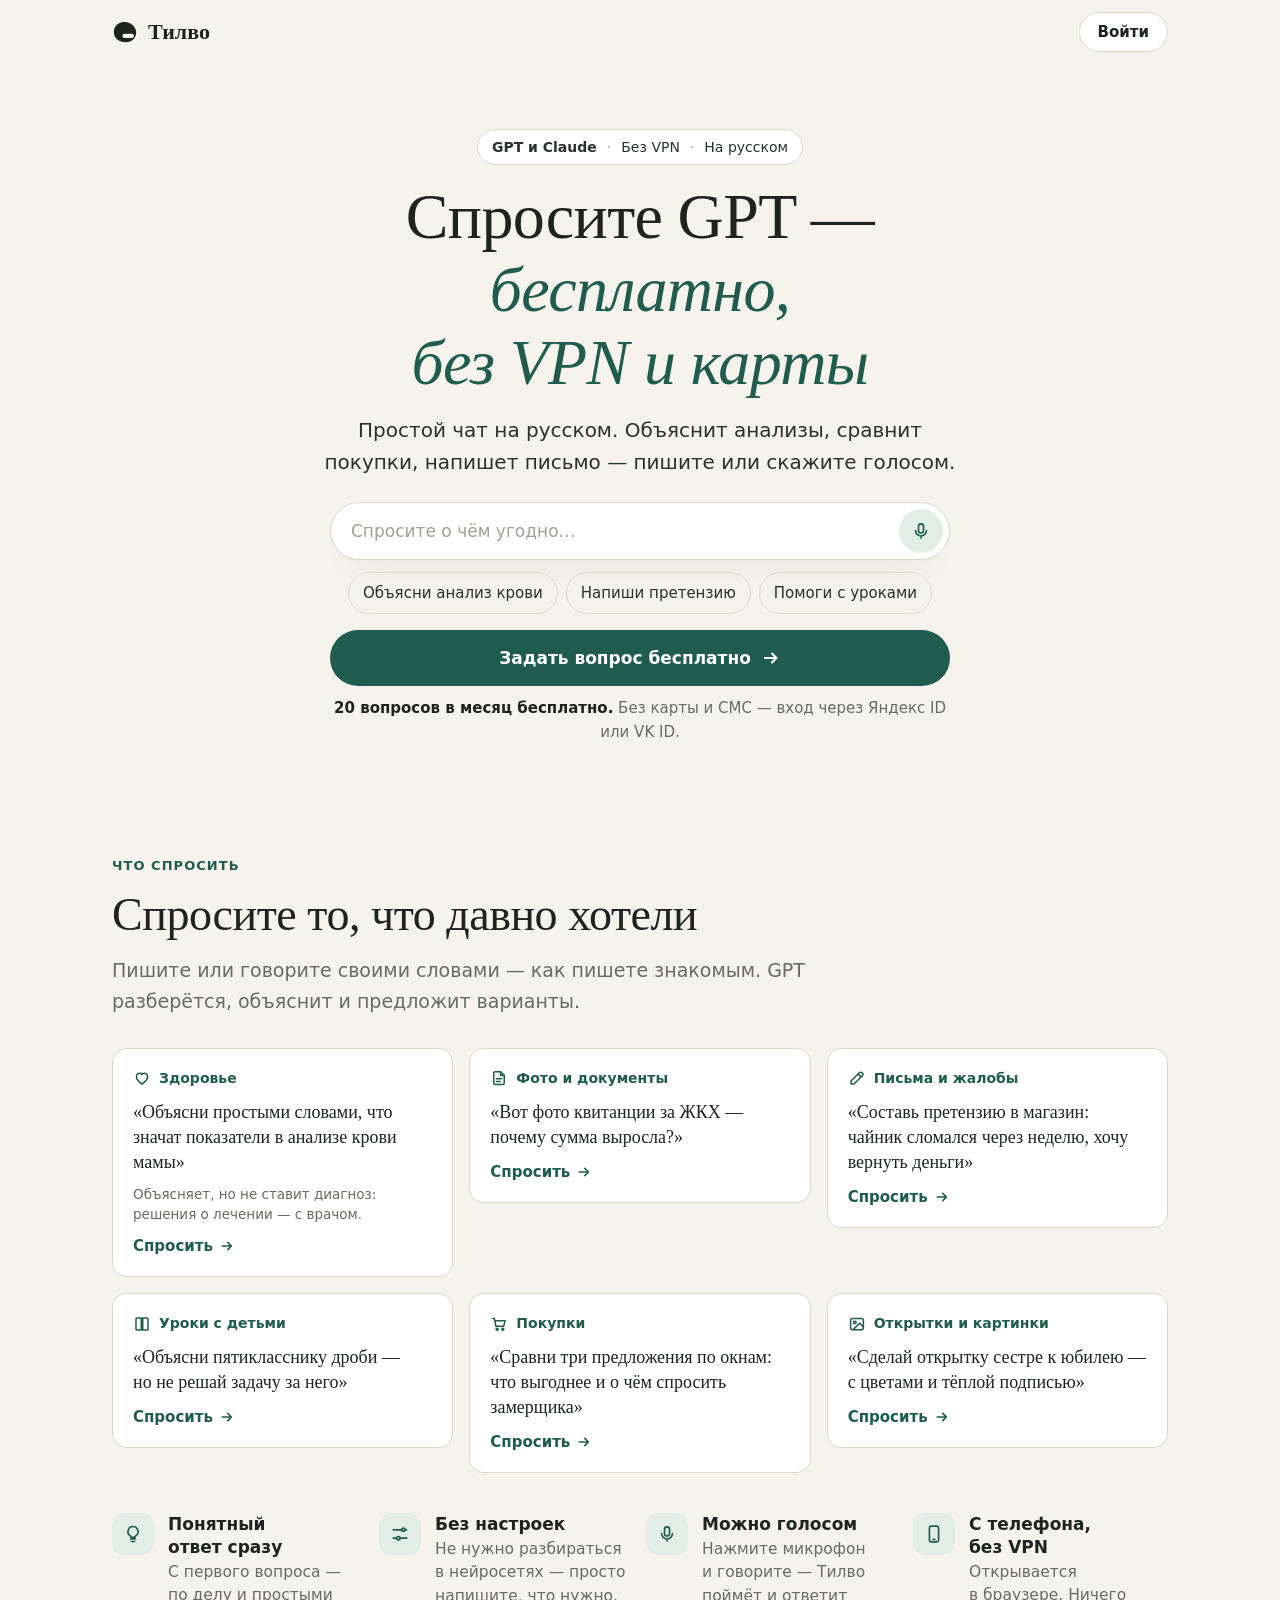
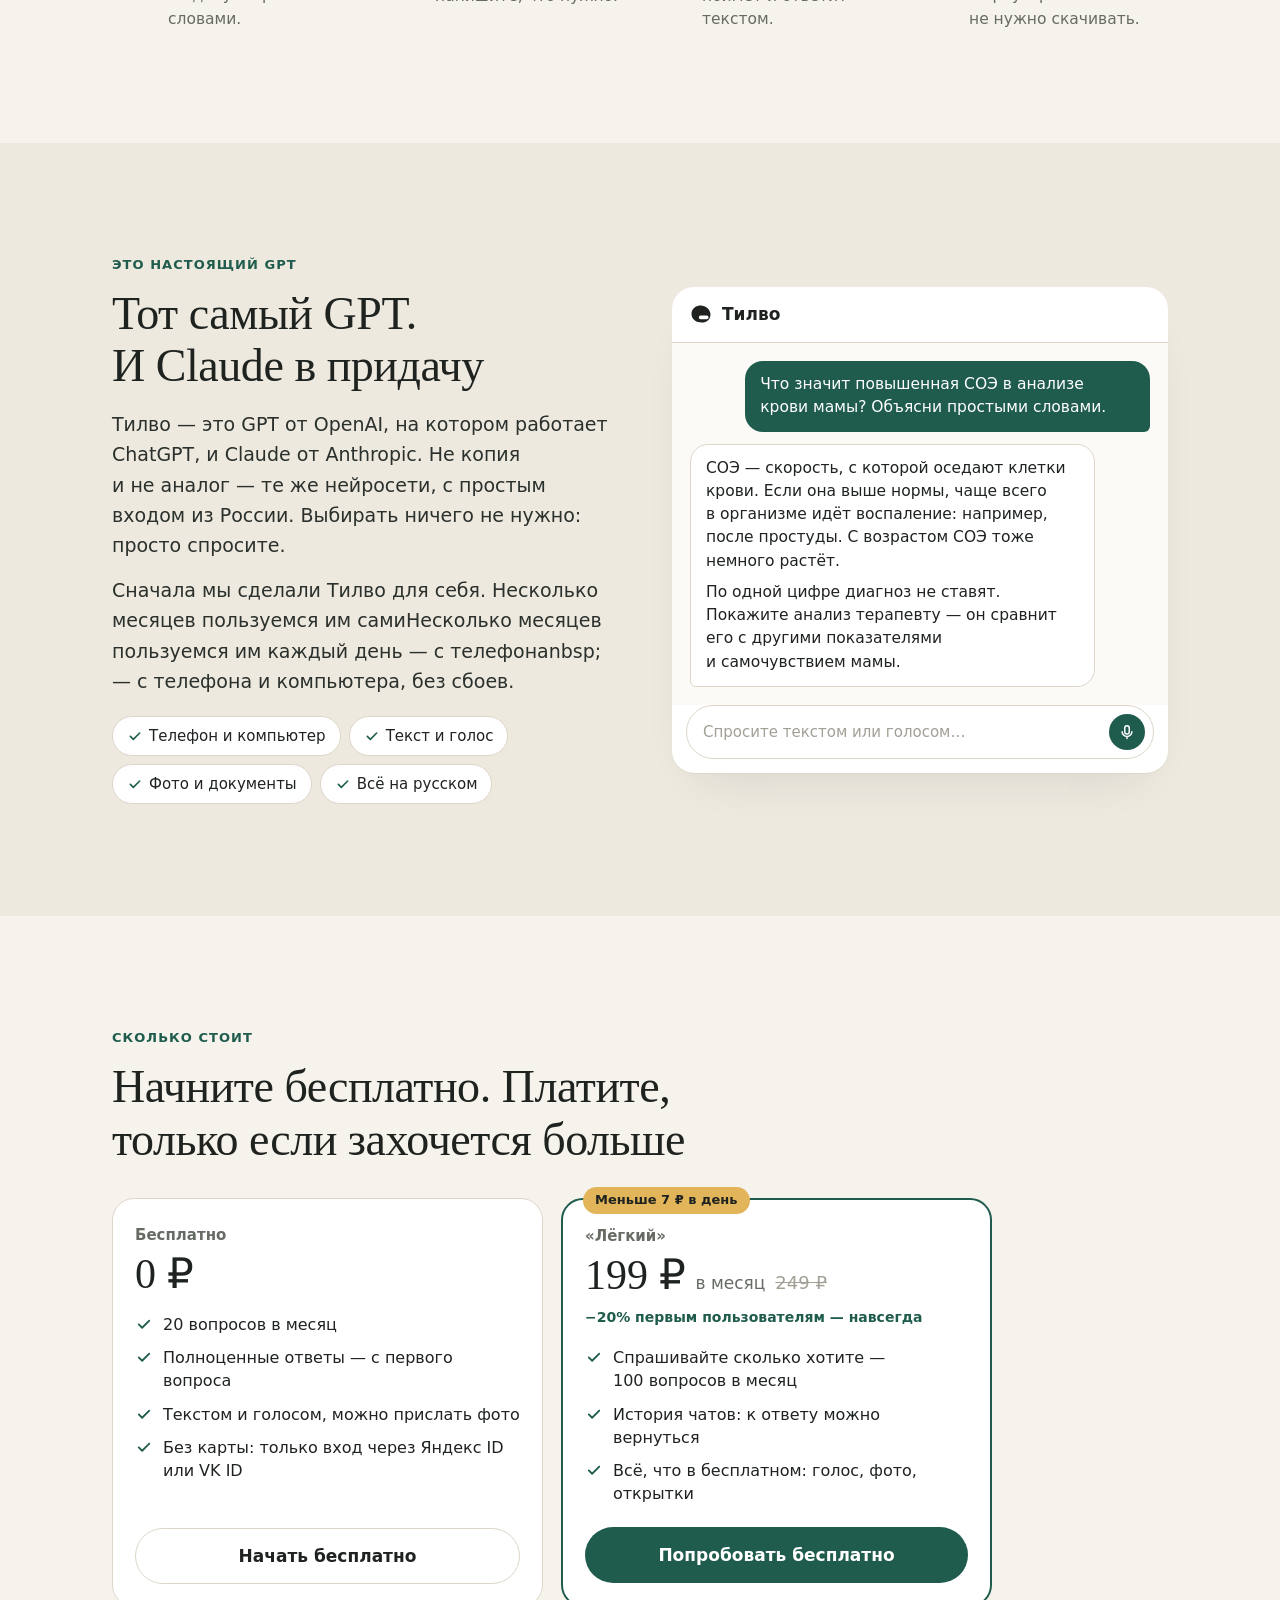
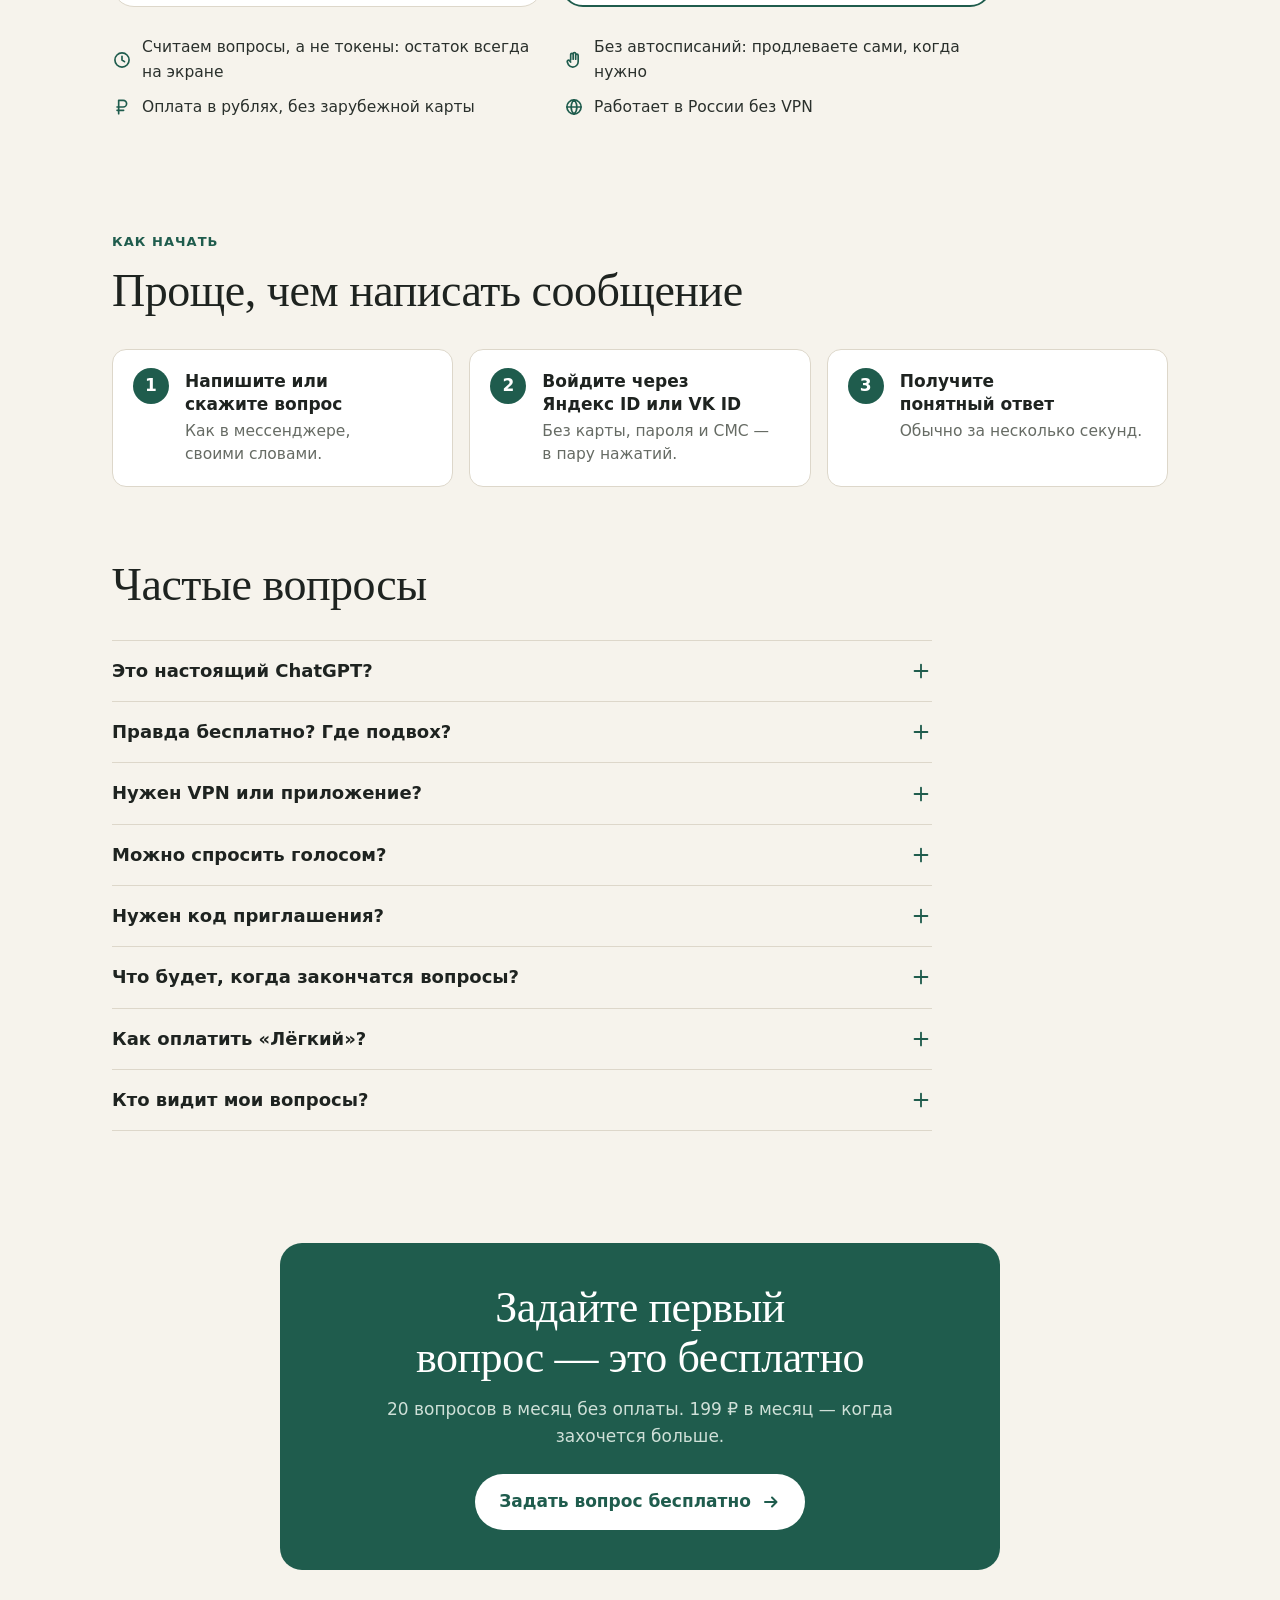
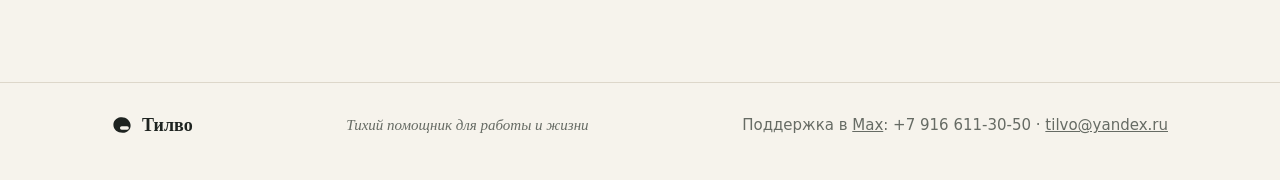
==== commit a8315a5b: "Сайт для лёгких пользователей вместо посадки «для своих» Co-Authored-By: Claude Opus 5.5 <noreply@an" ====
--- a/svoi/index.html
+++ b/svoi/index.html
@@ -2,601 +2,9 @@
 <html lang="ru">
 <head>
   <meta charset="utf-8">
-  <meta name="viewport" content="width=device-width, initial-scale=1, viewport-fit=cover">
-  <meta name="color-scheme" content="only light">
-  <title>Тилво — GPT и Claude без VPN. Только для своих</title>
-  <meta name="description" content="GPT и Claude на русском — без VPN, зарубежной карты и подписки. Закрытый доступ: вход по коду приглашения.">
-  <meta property="og:title" content="Тилво — GPT и Claude без VPN. Только для своих">
-  <meta property="og:description" content="Закрытый доступ. Вход по коду приглашения.">
-  <meta property="og:type" content="website">
-  <link rel="icon" href="data:image/svg+xml,%3Csvg xmlns='http://www.w3.org/2000/svg' viewBox='0 0 64 64'%3E%3Crect width='64' height='64' rx='15' fill='%231F5C4D'/%3E%3Cg transform='translate(32 32) scale(0.74) translate(-32 -32)'%3E%3Cpath fill='%23F6F3EC' d='M27 7.5C43 5 58.5 16.5 59.5 32C60.4 46.5 49.5 57 34 57C17.5 57 5 47.5 4.5 33C4 19.5 13 9.7 27 7.5ZM31 36A5.5 5.5 0 0 0 31 47L48.5 47A5.5 5.5 0 0 0 48.5 36Z'/%3E%3C/g%3E%3C/svg%3E">
-  <link rel="preconnect" href="https://fonts.googleapis.com">
-  <link rel="preconnect" href="https://fonts.gstatic.com" crossorigin>
-  <link href="https://fonts.googleapis.com/css2?family=Golos+Text:wght@400;500;600&amp;family=Literata:ital,opsz,wght@0,7..72,400..600;1,7..72,400..600&amp;display=swap&amp;subset=cyrillic" rel="stylesheet">
-  <style>
-    :root {
-      color-scheme: only light;
-      --bg: #F6F3EC;
-      --surface: #FFFFFF;
-      --surface-2: #EEE9DF;
-      --ink: #1E2320;
-      --ink-2: #2A302C;
-      --muted: #666B64;
-      --line: #DDD7CA;
-      --accent: #1F5C4D;
-      --accent-hover: #17483C;
-      --accent-ink: #FFFFFF;
-      --accent-soft: #E3EDE8;
-      --highlight: #E3B55B;
-      --danger: #A8432A;
-      --night: #1A1F1C;
-      --night-line: #343B36;
-      --night-ink: #ECE9E1;
-      --night-muted: #9AA096;
-      --shadow: rgba(30, 35, 32, 0.14);
-
-      --font-head: "Literata", Georgia, "Times New Roman", serif;
-      --font-text: "Golos Text", system-ui, -apple-system, "Segoe UI", Roboto, Arial, sans-serif;
-      --container: 1120px;
-      --gutter: 16px;
-      --radius-lg: 22px;
-      --radius: 14px;
-      --section-space: clamp(64px, 9vw, 120px);
-    }
-    @media (min-width: 720px) { :root { --gutter: 32px; } }
-
-    *, *::before, *::after { box-sizing: border-box; }
-    [hidden] { display: none !important; }
-    html { -webkit-text-size-adjust: 100%; text-size-adjust: 100%; scroll-padding-top: 88px; }
-    @media (prefers-reduced-motion: no-preference) { html { scroll-behavior: smooth; } }
-    body {
-      margin: 0;
-      background: var(--bg);
-      color: var(--ink);
-      font-family: var(--font-text);
-      font-size: 17px;
-      line-height: 1.6;
-      overflow-wrap: break-word;
-      -webkit-font-smoothing: antialiased;
-    }
-    h1, h2, h3, p, ul, ol { margin: 0; }
-    ul, ol { padding: 0; list-style: none; }
-    h1, h2, h3 { font-family: var(--font-head); font-weight: 500; line-height: 1.14; letter-spacing: -0.01em; text-wrap: balance; }
-    p { text-wrap: pretty; }
-    a { color: inherit; }
-    svg { display: block; }
-    button, input { font: inherit; color: inherit; }
-    .nowrap { white-space: nowrap; }
-    .visually-hidden { position: absolute; width: 1px; height: 1px; overflow: hidden; clip: rect(0 0 0 0); white-space: nowrap; }
-
-    .container { width: 100%; max-width: var(--container); margin: 0 auto; padding: 0 var(--gutter); }
-    .section { padding: var(--section-space) 0; }
-    .eyebrow {
-      display: inline-flex; align-items: center; gap: 8px;
-      font-size: 13px; font-weight: 600; letter-spacing: 0.08em; text-transform: uppercase;
-      color: var(--accent);
-    }
-    .h2 { font-size: clamp(30px, 5.2vw, 46px); margin-top: 14px; }
-    .lead { font-size: clamp(17px, 2.2vw, 19px); color: var(--muted); margin-top: 16px; max-width: 40em; }
-
-    /* ---------- Кнопки ---------- */
-    .btn {
-      display: inline-flex; align-items: center; justify-content: center; gap: 10px;
-      min-height: 54px; padding: 0 22px; border-radius: 999px; border: 0;
-      font-weight: 600; font-size: 17px; text-decoration: none; cursor: pointer;
-      transition: background-color .15s ease, transform .15s ease, box-shadow .15s ease;
-    }
-    .btn:focus-visible, .link-btn:focus-visible, input:focus-visible, summary:focus-visible, a:focus-visible {
-      outline: 3px solid var(--highlight); outline-offset: 2px;
-    }
-    .btn-primary { background: var(--accent); color: var(--accent-ink); }
-    .btn-primary:hover { background: var(--accent-hover); }
-    .btn-primary:active { transform: translateY(1px); }
-    .btn svg { width: 20px; height: 20px; fill: none; stroke: currentColor; stroke-width: 2; stroke-linecap: round; stroke-linejoin: round; }
-    .link-btn { background: none; border: 0; padding: 0; cursor: pointer; color: var(--accent); font-weight: 600; text-decoration: underline; text-underline-offset: 3px; }
-
-    /* ---------- Шапка ---------- */
-    .header { position: sticky; top: 0; z-index: 10; background: rgba(246, 243, 236, 0.9); backdrop-filter: saturate(1.4) blur(10px); -webkit-backdrop-filter: saturate(1.4) blur(10px); border-bottom: 1px solid transparent; transition: border-color .2s; }
-    .header.is-scrolled { border-bottom-color: var(--line); }
-    .header-row { display: flex; align-items: center; justify-content: space-between; height: 64px; }
-    .logo { display: inline-flex; align-items: center; gap: 10px; text-decoration: none; font-family: var(--font-head); font-size: 22px; font-weight: 600; }
-    .logo svg { width: 26px; height: 26px; fill: var(--ink); }
-    .header-enter {
-      display: inline-flex; align-items: center; gap: 8px; min-height: 40px; padding: 0 16px;
-      border: 1px solid var(--line); border-radius: 999px; background: var(--surface);
-      font-size: 15px; font-weight: 600; text-decoration: none;
-    }
-    .header-enter:hover { border-color: var(--accent); color: var(--accent); }
-    .header-enter svg { width: 16px; height: 16px; fill: none; stroke: currentColor; stroke-width: 2; stroke-linecap: round; stroke-linejoin: round; }
-
-    /* ---------- Первый экран ---------- */
-    .hero { padding: 20px 0 var(--section-space); }
-    .hero-grid { display: grid; gap: 28px; align-items: center; }
-    @media (min-width: 960px) { .hero-grid { grid-template-columns: 1.1fr 0.9fr; gap: 64px; } .hero { padding-top: 64px; } }
-    .stamp {
-      display: inline-flex; align-items: center; gap: 8px;
-      padding: 7px 14px 7px 12px; border: 1.5px solid var(--accent); border-radius: 999px;
-      color: var(--accent); font-size: 14px; font-weight: 600; background: var(--accent-soft);
-    }
-    .stamp svg { width: 16px; height: 16px; fill: none; stroke: currentColor; stroke-width: 2; stroke-linecap: round; stroke-linejoin: round; }
-    .hero h1 { font-size: clamp(36px, 7.4vw, 66px); margin-top: 18px; }
-    .hero h1 em { font-style: italic; color: var(--accent); }
-    .hero-lead { font-size: clamp(17px, 2.4vw, 20px); color: var(--ink-2); margin-top: 16px; max-width: 34em; }
-    .facts { display: flex; flex-wrap: wrap; justify-content: center; gap: 8px 18px; margin-top: 16px; font-size: 15px; color: var(--muted); }
-    .facts li { display: inline-flex; align-items: center; gap: 6px; }
-    .facts svg { width: 16px; height: 16px; fill: none; stroke: var(--accent); stroke-width: 2.4; stroke-linecap: round; stroke-linejoin: round; }
-
-    /* ---------- Пропуск (вход по коду) ---------- */
-    .pass {
-      position: relative; background: var(--surface); border-radius: var(--radius-lg);
-      box-shadow: 0 1px 0 var(--line), 0 24px 48px -24px var(--shadow), 0 0 0 1px rgba(30,35,32,.04);
-    }
-    .pass-head { display: flex; align-items: center; justify-content: space-between; gap: 12px; padding: 18px 22px 16px; }
-    .pass-title { display: inline-flex; align-items: center; gap: 10px; font-size: 13px; font-weight: 600; letter-spacing: 0.12em; text-transform: uppercase; }
-    .pass-title svg { width: 18px; height: 18px; fill: none; stroke: var(--accent); stroke-width: 2; stroke-linecap: round; stroke-linejoin: round; }
-    .pass-note { font-family: var(--font-head); font-style: italic; font-size: 15px; color: var(--muted); }
-    .pass-cut { position: relative; height: 0; border-top: 2px dashed var(--line); margin: 0 18px; }
-    .pass-cut::before, .pass-cut::after {
-      content: ""; position: absolute; top: -12px; width: 22px; height: 22px; border-radius: 50%; background: var(--bg);
-    }
-    .pass-cut::before { left: -30px; }
-    .pass-cut::after { right: -30px; }
-    .pass-body { padding: 22px 22px 24px; }
-    .pass-label { display: block; font-size: 15px; font-weight: 600; margin-bottom: 8px; }
-    .pass-input {
-      width: 100%; height: 56px; padding: 0 16px; border: 1.5px solid var(--line); border-radius: var(--radius);
-      background: var(--bg); font-size: 20px; font-weight: 600; letter-spacing: 0.08em; text-transform: uppercase;
-    }
-    .pass-input::placeholder { color: #A29F95; font-weight: 400; letter-spacing: 0; text-transform: none; font-size: 17px; }
-    .pass-input:focus { border-color: var(--accent); background: var(--surface); outline: none; box-shadow: 0 0 0 3px var(--accent-soft); }
-    .pass-input[aria-invalid="true"] { border-color: var(--danger); }
-    .pass .btn { width: 100%; margin-top: 12px; }
-    .pass-error { margin-top: 10px; font-size: 15px; color: var(--danger); }
-    .pass-prefilled { margin-top: 8px; font-size: 14px; color: var(--accent); display: flex; gap: 6px; align-items: center; }
-    .pass-prefilled svg { width: 14px; height: 14px; fill: none; stroke: currentColor; stroke-width: 2.6; stroke-linecap: round; stroke-linejoin: round; }
-    .pass-nocode { margin-top: 16px; font-size: 15px; color: var(--muted); }
-    .pass-nocode b { color: var(--ink); font-weight: 600; }
-
-    .accepted-stamp {
-      display: inline-flex; align-items: center; gap: 8px;
-      padding: 6px 14px; border: 2.5px solid var(--accent); border-radius: 10px;
-      color: var(--accent); font-weight: 600; font-size: 15px; letter-spacing: 0.12em; text-transform: uppercase;
-      transform: rotate(-3deg);
-    }
-    .accepted-stamp svg { width: 18px; height: 18px; fill: none; stroke: currentColor; stroke-width: 2.6; stroke-linecap: round; stroke-linejoin: round; }
-    @media (prefers-reduced-motion: no-preference) {
-      .is-accepted .accepted-stamp { animation: stamp .45s cubic-bezier(.2,.9,.3,1.2) both; }
-      @keyframes stamp { from { transform: rotate(-12deg) scale(1.6); opacity: 0; } to { transform: rotate(-3deg) scale(1); opacity: 1; } }
-    }
-    .accepted-title { font-family: var(--font-head); font-size: 26px; margin-top: 16px; }
-    .accepted-text { color: var(--muted); margin-top: 4px; font-size: 16px; }
-    .providers { display: grid; gap: 10px; margin-top: 16px; }
-    .btn-provider {
-      justify-content: flex-start; width: 100%; background: var(--surface); border: 1.5px solid var(--line); color: var(--ink); padding: 0 18px;
-    }
-    .btn-provider:hover { border-color: var(--ink); }
-    .btn-provider .mark { display: inline-grid; place-items: center; width: 28px; height: 28px; border-radius: 8px; color: #fff; font-weight: 700; font-size: 15px; flex: none; }
-    .btn-provider .mark-ya { background: #FC3F1D; border-radius: 50%; }
-    .btn-provider .mark-vk { background: #0077FF; font-size: 12px; }
-    .btn-provider .arrow { margin-left: auto; }
-    .pass-again { margin-top: 14px; font-size: 15px; color: var(--muted); }
-
-    /* ---------- Для всех / для своих ---------- */
-    .night { background: var(--night); color: var(--night-ink); }
-    .night .eyebrow { color: var(--highlight); }
-    .night .lead { color: var(--night-muted); }
-    .vs { margin-top: 40px; display: grid; gap: 12px; }
-    .vs-head { display: none; }
-    .vs-row { display: grid; gap: 0; border: 1px solid var(--night-line); border-radius: var(--radius); overflow: hidden; }
-    .vs-cell { padding: 14px 18px; display: flex; gap: 12px; align-items: flex-start; font-size: 16px; line-height: 1.45; }
-    .vs-cell svg { width: 18px; height: 18px; flex: none; margin-top: 2px; fill: none; stroke-width: 2.4; stroke-linecap: round; stroke-linejoin: round; }
-    .vs-all { color: var(--night-muted); }
-    .vs-all svg { stroke: #8A6F66; }
-    .vs-own { background: #232A26; color: var(--night-ink); font-weight: 500; border-top: 1px solid var(--night-line); }
-    .vs-own svg { stroke: var(--highlight); }
-    .vs-tag { display: block; font-size: 12px; letter-spacing: 0.1em; text-transform: uppercase; font-weight: 600; margin-bottom: 2px; }
-    .vs-all .vs-tag { color: #7C827A; }
-    .vs-own .vs-tag { color: var(--highlight); }
-    @media (min-width: 760px) {
-      .vs-head { display: grid; grid-template-columns: 1fr 1fr; padding: 0 0 4px; font-size: 13px; letter-spacing: 0.1em; text-transform: uppercase; font-weight: 600; }
-      .vs-head span:first-child { color: #7C827A; padding-left: 18px; }
-      .vs-head span:last-child { color: var(--highlight); padding-left: 18px; }
-      .vs-row { grid-template-columns: 1fr 1fr; }
-      .vs-own { border-top: 0; border-left: 1px solid var(--night-line); }
-      .vs-tag { display: none; }
-      .vs-cell { padding: 18px; font-size: 17px; }
-    }
-
-    /* ---------- Что внутри ---------- */
-    .inside-grid { display: grid; gap: 40px; align-items: center; }
-    @media (min-width: 960px) { .inside-grid { grid-template-columns: 1fr 1fr; gap: 64px; } }
-    .inside p + p { margin-top: 14px; }
-    .inside-text { font-size: clamp(17px, 2.2vw, 19px); color: var(--ink-2); margin-top: 18px; }
-    .chips { display: flex; flex-wrap: wrap; gap: 8px; margin-top: 22px; }
-    .chips li { padding: 8px 14px; border-radius: 999px; background: var(--surface); border: 1px solid var(--line); font-size: 15px; font-weight: 500; }
-
-    .chat { background: var(--surface); border-radius: var(--radius-lg); box-shadow: 0 1px 0 var(--line), 0 24px 48px -28px var(--shadow); overflow: hidden; }
-    .chat-top { display: flex; align-items: center; gap: 10px; padding: 14px 18px; border-bottom: 1px solid var(--line); font-weight: 600; }
-    .chat-top svg { width: 22px; height: 22px; fill: var(--ink); }
-    .chat-top span { margin-left: auto; font-size: 13px; font-weight: 500; color: var(--accent); display: inline-flex; align-items: center; gap: 6px; }
-    .chat-top span::before { content: ""; width: 7px; height: 7px; border-radius: 50%; background: #3BA272; }
-    .chat-body { padding: 18px; display: grid; gap: 12px; background: #FBFAF6; }
-    .msg { max-width: 88%; padding: 12px 15px; border-radius: 18px; font-size: 15.5px; line-height: 1.5; }
-    .msg-user { justify-self: end; background: var(--accent); color: var(--accent-ink); border-bottom-right-radius: 6px; }
-    .msg-bot { justify-self: start; background: var(--surface); border: 1px solid var(--line); border-bottom-left-radius: 6px; }
-    .msg-bot p + p { margin-top: 8px; }
-    .chat-input { display: flex; align-items: center; gap: 10px; margin: 0 14px 14px; padding: 10px 10px 10px 16px; border: 1px solid var(--line); border-radius: 999px; color: #A29F95; font-size: 15px; background: var(--surface); }
-    .chat-input span { flex: 1; }
-    .chat-input i { display: grid; place-items: center; width: 36px; height: 36px; border-radius: 50%; background: var(--accent); }
-    .chat-input svg { width: 18px; height: 18px; fill: none; stroke: #fff; stroke-width: 2; stroke-linecap: round; stroke-linejoin: round; }
-
-    /* ---------- Что умеет ---------- */
-    .skills { display: grid; gap: 12px; margin-top: 36px; }
-    @media (min-width: 720px) { .skills { grid-template-columns: 1fr 1fr; } }
-    @media (min-width: 1040px) { .skills { grid-template-columns: repeat(3, 1fr); gap: 16px; } }
-    .skill { background: var(--surface); border: 1px solid var(--line); border-radius: var(--radius); padding: 18px 20px 20px; }
-    .skill-top { display: flex; align-items: center; gap: 12px; }
-    .skill-ico { display: grid; place-items: center; width: 40px; height: 40px; border-radius: 12px; background: var(--accent-soft); flex: none; }
-    .skill-ico svg { width: 20px; height: 20px; fill: none; stroke: var(--accent); stroke-width: 2; stroke-linecap: round; stroke-linejoin: round; }
-    .skill h3 { font-family: var(--font-text); font-size: 18px; font-weight: 600; letter-spacing: 0; }
-    .skill-q { margin-top: 12px; font-family: var(--font-head); font-style: italic; font-size: 17px; line-height: 1.45; color: var(--ink-2); }
-    .skill-note { margin-top: 10px; font-size: 14px; color: var(--muted); }
-
-    /* ---------- Откуда Тилво ---------- */
-    .story { background: var(--surface-2); }
-    .story-grid { display: grid; gap: 32px; }
-    @media (min-width: 960px) { .story-grid { grid-template-columns: 1.1fr 0.9fr; gap: 64px; align-items: start; } }
-    .story-text { margin-top: 18px; font-size: clamp(17px, 2.2vw, 19px); color: var(--ink-2); }
-    .story-text p + p { margin-top: 14px; }
-    .ask { position: relative; background: var(--surface); border-radius: var(--radius-lg); padding: 26px 24px 24px; border: 1.5px dashed #C9C1B0; }
-    .ask-title { font-family: var(--font-head); font-size: 24px; }
-    .ask p { margin-top: 10px; color: var(--ink-2); }
-    .ask-sign { margin-top: 14px; font-family: var(--font-head); font-style: italic; color: var(--muted); }
-
-    /* ---------- Вопросы ---------- */
-    .faq { margin-top: 32px; border-top: 1px solid var(--line); max-width: 820px; }
-    .faq details { border-bottom: 1px solid var(--line); }
-    .faq summary { list-style: none; cursor: pointer; display: flex; align-items: center; justify-content: space-between; gap: 16px; padding: 20px 0; font-weight: 600; font-size: 18px; line-height: 1.35; }
-    .faq summary::-webkit-details-marker { display: none; }
-    .faq summary svg { width: 22px; height: 22px; flex: none; fill: none; stroke: var(--accent); stroke-width: 2; stroke-linecap: round; transition: transform .2s ease; }
-    .faq details[open] summary svg { transform: rotate(45deg); }
-    .faq-a { padding: 0 0 22px; color: var(--ink-2); max-width: 44em; }
-    .faq-a p + p { margin-top: 10px; }
-
-    /* ---------- Финал ---------- */
-    .final { text-align: center; }
-    .final .h2 { margin-top: 0; }
-    .final p { margin: 14px auto 0; color: var(--muted); max-width: 30em; }
-    .final .btn { margin-top: 26px; }
-
-    .footer { border-top: 1px solid var(--line); padding: 28px 0 40px; font-size: 15px; color: var(--muted); }
-    .footer-row { display: flex; flex-wrap: wrap; gap: 14px 32px; align-items: center; justify-content: space-between; }
-    .footer .logo { font-size: 18px; color: var(--ink); }
-    .footer .logo svg { width: 20px; height: 20px; }
-  </style>
+  <meta http-equiv="refresh" content="0; url=../site/">
+  <link rel="canonical" href="../site/">
+  <title>Тилво</title>
 </head>
-<body>
-  <!-- Иконки -->
-  <svg width="0" height="0" style="position:absolute" aria-hidden="true">
-    <symbol id="i-logo" viewBox="0 0 64 64"><path d="M27 7.5C43 5 58.5 16.5 59.5 32C60.4 46.5 49.5 57 34 57C17.5 57 5 47.5 4.5 33C4 19.5 13 9.7 27 7.5ZM31 36A5.5 5.5 0 0 0 31 47L48.5 47A5.5 5.5 0 0 0 48.5 36Z"/></symbol>
-    <symbol id="i-lock" viewBox="0 0 24 24"><rect x="4.5" y="10.5" width="15" height="10" rx="2.5"/><path d="M8 10.5V7.5a4 4 0 0 1 8 0v3"/></symbol>
-    <symbol id="i-check" viewBox="0 0 24 24"><path d="M5 12.5l4.5 4.5L19 7.5"/></symbol>
-    <symbol id="i-x" viewBox="0 0 24 24"><path d="M7 7l10 10M17 7L7 17"/></symbol>
-    <symbol id="i-arrow" viewBox="0 0 20 20"><path d="M4 10h11M11 5.5 15.5 10 11 14.5"/></symbol>
-    <symbol id="i-plus" viewBox="0 0 24 24"><path d="M12 5v14M5 12h14"/></symbol>
-    <symbol id="i-mic" viewBox="0 0 24 24"><rect x="9" y="3.5" width="6" height="11" rx="3"/><path d="M5.5 11.5a6.5 6.5 0 0 0 13 0M12 18v2.5"/></symbol>
-    <symbol id="i-bulb" viewBox="0 0 24 24"><path d="M9 18h6M10 21h4M12 3a6 6 0 0 0-3.5 10.9c.6.5 1 1.2 1 2.1h5c0-.9.4-1.6 1-2.1A6 6 0 0 0 12 3z"/></symbol>
-    <symbol id="i-doc" viewBox="0 0 24 24"><path d="M14 3.5H7a2 2 0 0 0-2 2v13a2 2 0 0 0 2 2h10a2 2 0 0 0 2-2v-10z"/><path d="M14 3.5v5h5M8.5 13h7M8.5 16.5h5"/></symbol>
-    <symbol id="i-pen" viewBox="0 0 24 24"><path d="M4 20h4L19 9a2.8 2.8 0 0 0-4-4L4 16z"/><path d="M13.5 6.5l4 4"/></symbol>
-    <symbol id="i-book" viewBox="0 0 24 24"><path d="M4 5.5A1.5 1.5 0 0 1 5.5 4H11v16H5.5A1.5 1.5 0 0 1 4 18.5zM20 5.5A1.5 1.5 0 0 0 18.5 4H13v16h5.5a1.5 1.5 0 0 0 1.5-1.5z"/></symbol>
-    <symbol id="i-search" viewBox="0 0 24 24"><circle cx="11" cy="11" r="6.5"/><path d="M16 16l4.5 4.5"/></symbol>
-    <symbol id="i-image" viewBox="0 0 24 24"><rect x="3.5" y="4.5" width="17" height="15" rx="2.5"/><circle cx="9" cy="10" r="1.8"/><path d="M20.5 16l-5-5-8.5 8.5"/></symbol>
-  </svg>
-
-  <header class="header" data-header>
-    <div class="container header-row">
-      <a class="logo" href="#top" aria-label="Тилво"><svg aria-hidden="true"><use href="#i-logo"/></svg>Тилво</a>
-      <a class="header-enter" href="#door" data-focus-code><svg aria-hidden="true"><use href="#i-lock"/></svg>Вход по&nbsp;коду</a>
-    </div>
-  </header>
-
-  <main id="top">
-    <!-- ===== Первый экран ===== -->
-    <section class="hero">
-      <div class="container hero-grid">
-        <div>
-          <span class="stamp"><svg aria-hidden="true"><use href="#i-lock"/></svg>Закрытый доступ · только для&nbsp;своих</span>
-          <h1>GPT и&nbsp;Claude без&nbsp;VPN. <br><em class="nowrap">Своим&nbsp;— бесплатно</em></h1>
-          <p class="hero-lead">Остальные ищут рабочий VPN и&nbsp;посредника, чтобы оплатить подписку из-за&nbsp;границы. Свои просто открывают Тилво и&nbsp;спрашивают&nbsp;— на&nbsp;русском, текстом или голосом.</p>
-        </div>
-
-        <div>
-        <!-- Вход по коду. Лендинг не собирает личные данные: вход и регистрация — на chat.tilvo.ru -->
-        <section class="pass" id="door" aria-labelledby="pass-title">
-          <div class="pass-head">
-            <span class="pass-title" id="pass-title"><svg aria-hidden="true"><use href="#i-lock"/></svg>Приглашение</span>
-            <span class="pass-note">только для своих</span>
-          </div>
-          <div class="pass-cut" aria-hidden="true"></div>
-
-          <div class="pass-body" data-step="code">
-            <form novalidate data-code-form>
-              <label class="pass-label" for="code">Код приглашения</label>
-              <input class="pass-input" id="code" name="code" type="text" inputmode="text" autocomplete="off" autocapitalize="characters" spellcheck="false" maxlength="32" placeholder="Введите код" aria-describedby="code-help">
-              <p class="pass-prefilled" data-prefilled hidden><svg aria-hidden="true"><use href="#i-check"/></svg>Код из&nbsp;приглашения уже подставлен</p>
-              <p class="pass-error" role="alert" data-error hidden></p>
-              <button class="btn btn-primary" type="submit">Войти по&nbsp;коду<svg aria-hidden="true"><use href="#i-arrow"/></svg></button>
-            </form>
-            <p class="pass-nocode" id="code-help"><b>Нет кода?</b> Его дают только свои&nbsp;— спросите у&nbsp;того, кто прислал вам ссылку.</p>
-          </div>
-
-          <div class="pass-body" data-step="accepted" hidden>
-            <span class="accepted-stamp"><svg aria-hidden="true"><use href="#i-check"/></svg>Код принят</span>
-            <p class="accepted-title">Теперь вы среди своих</p>
-            <p class="accepted-text">Осталось войти&nbsp;— без пароля и&nbsp;СМС, в&nbsp;пару нажатий.</p>
-            <div class="providers">
-              <a class="btn btn-provider" data-provider="yandex" href="#"><span class="mark mark-ya" aria-hidden="true">Я</span>Войти через Яндекс&nbsp;ID<svg class="arrow" aria-hidden="true"><use href="#i-arrow"/></svg></a>
-              <a class="btn btn-provider" data-provider="vk" href="#"><span class="mark mark-vk" aria-hidden="true">VK</span>Войти через VK&nbsp;ID<svg class="arrow" aria-hidden="true"><use href="#i-arrow"/></svg></a>
-            </div>
-            <p class="pass-again">Не&nbsp;тот код? <button class="link-btn" type="button" data-reset>Ввести другой</button></p>
-          </div>
-          <p class="visually-hidden" aria-live="polite" data-live></p>
-        </section>
-        <ul class="facts">
-          <li><svg aria-hidden="true"><use href="#i-check"/></svg>Без VPN</li>
-          <li><svg aria-hidden="true"><use href="#i-check"/></svg>Без карты</li>
-          <li><svg aria-hidden="true"><use href="#i-check"/></svg>Ничего не&nbsp;скачивать</li>
-        </ul>
-        </div>
-      </div>
-    </section>
-
-    <!-- ===== Для всех / для своих ===== -->
-    <section class="section night" aria-labelledby="vs-title">
-      <div class="container">
-        <span class="eyebrow">Для всех и&nbsp;для своих</span>
-        <h2 class="h2" id="vs-title">Всем GPT пишет «ваш регион не&nbsp;поддерживается». У&nbsp;своих всё работает</h2>
-        <div class="vs">
-          <div class="vs-head" aria-hidden="true"><span>Как у&nbsp;всех</span><span>Как у&nbsp;своих</span></div>
-          <div class="vs-row">
-            <p class="vs-cell vs-all"><svg aria-hidden="true"><use href="#i-x"/></svg><span><span class="vs-tag">Все</span>Включают VPN и&nbsp;проверяют, подключился&nbsp;ли</span></p>
-            <p class="vs-cell vs-own"><svg aria-hidden="true"><use href="#i-check"/></svg><span><span class="vs-tag">Свои</span>Открывают Тилво в&nbsp;браузере&nbsp;— и&nbsp;сразу спрашивают</span></p>
-          </div>
-          <div class="vs-row">
-            <p class="vs-cell vs-all"><svg aria-hidden="true"><use href="#i-x"/></svg><span><span class="vs-tag">Все</span>Ищут зарубежную карту или посредника с&nbsp;комиссией</span></p>
-            <p class="vs-cell vs-own"><svg aria-hidden="true"><use href="#i-check"/></svg><span><span class="vs-tag">Свои</span>Карту не&nbsp;вводят вообще</span></p>
-          </div>
-          <div class="vs-row">
-            <p class="vs-cell vs-all"><svg aria-hidden="true"><use href="#i-x"/></svg><span><span class="vs-tag">Все</span>Платят за&nbsp;подписку $20 в&nbsp;месяц плюс комиссию</span></p>
-            <p class="vs-cell vs-own"><svg aria-hidden="true"><use href="#i-check"/></svg><span><span class="vs-tag">Свои</span>Пользуются бесплатно</span></p>
-          </div>
-          <div class="vs-row">
-            <p class="vs-cell vs-all"><svg aria-hidden="true"><use href="#i-x"/></svg><span><span class="vs-tag">Все</span>Забыли выключить VPN&nbsp;— и&nbsp;не&nbsp;открываются российские сайты</span></p>
-            <p class="vs-cell vs-own"><svg aria-hidden="true"><use href="#i-check"/></svg><span><span class="vs-tag">Свои</span>Про VPN не&nbsp;думают&nbsp;— он не&nbsp;нужен</span></p>
-          </div>
-        </div>
-      </div>
-    </section>
-
-    <!-- ===== Что внутри ===== -->
-    <section class="section" aria-labelledby="inside-title">
-      <div class="container inside-grid">
-        <div class="inside">
-          <span class="eyebrow">Что внутри</span>
-          <h2 class="h2" id="inside-title">Тот самый GPT. И&nbsp;Claude в&nbsp;придачу</h2>
-          <div class="inside-text">
-            <p>Тилво&nbsp;— это GPT от&nbsp;OpenAI, на&nbsp;котором работает ChatGPT, и&nbsp;Claude от&nbsp;Anthropic в&nbsp;одном окне. Не&nbsp;копия и&nbsp;не&nbsp;аналог&nbsp;— те&nbsp;же нейросети, только с&nbsp;простым входом из&nbsp;России.</p>
-            <p>Какую из&nbsp;них позвать, Тилво решает сам&nbsp;— по&nbsp;сложности вопроса. Вы&nbsp;просто пишете или говорите, как в&nbsp;мессенджере.</p>
-          </div>
-          <ul class="chips">
-            <li>Телефон и&nbsp;компьютер</li>
-            <li>Текст и&nbsp;голос</li>
-            <li>Фото и&nbsp;документы</li>
-            <li>Всё на&nbsp;русском</li>
-          </ul>
-        </div>
-
-        <div class="chat" role="img" aria-label="Пример диалога в Тилво: вопрос про анализ крови и ответ простыми словами">
-          <div class="chat-top"><svg aria-hidden="true"><use href="#i-logo"/></svg>Тилво<span>для своих</span></div>
-          <div class="chat-body">
-            <div class="msg msg-user">Что значит повышенная СОЭ в&nbsp;анализе крови мамы? Объясни простыми словами.</div>
-            <div class="msg msg-bot">
-              <p>СОЭ&nbsp;— скорость, с&nbsp;которой оседают клетки крови. Если она выше нормы, чаще всего в&nbsp;организме идёт воспаление: например, после простуды. С&nbsp;возрастом СОЭ тоже немного растёт.</p>
-              <p>По&nbsp;одной цифре диагноз не&nbsp;ставят. Покажите анализ терапевту&nbsp;— он сравнит его с&nbsp;другими показателями и&nbsp;самочувствием мамы.</p>
-            </div>
-          </div>
-          <div class="chat-input"><span>Спросите текстом или голосом…</span><i><svg aria-hidden="true"><use href="#i-mic"/></svg></i></div>
-        </div>
-      </div>
-    </section>
-
-    <!-- ===== Что умеет ===== -->
-    <section class="section" style="padding-top:0" aria-labelledby="skills-title">
-      <div class="container">
-        <span class="eyebrow">Что умеет</span>
-        <h2 class="h2" id="skills-title">Спрашивайте о&nbsp;том, что нужно вам</h2>
-        <p class="lead">Своими словами&nbsp;— как пишете знакомым. Не&nbsp;хочется печатать&nbsp;— нажмите микрофон и&nbsp;скажите.</p>
-        <ul class="skills">
-          <li class="skill">
-            <div class="skill-top"><span class="skill-ico"><svg aria-hidden="true"><use href="#i-bulb"/></svg></span><h3>Объясняет простыми словами</h3></div>
-            <p class="skill-q">«Что значат эти показатели в&nbsp;анализе крови мамы?»</p>
-            <p class="skill-note">Объясняет, но&nbsp;не&nbsp;ставит диагноз: решения о&nbsp;лечении&nbsp;— с&nbsp;врачом.</p>
-          </li>
-          <li class="skill">
-            <div class="skill-top"><span class="skill-ico"><svg aria-hidden="true"><use href="#i-doc"/></svg></span><h3>Читает фото и&nbsp;документы</h3></div>
-            <p class="skill-q">«Вот фото квитанции за&nbsp;ЖКХ&nbsp;— почему сумма выросла?»</p>
-          </li>
-          <li class="skill">
-            <div class="skill-top"><span class="skill-ico"><svg aria-hidden="true"><use href="#i-pen"/></svg></span><h3>Пишет за&nbsp;вас</h3></div>
-            <p class="skill-q">«Составь претензию в&nbsp;магазин: чайник сломался через неделю, хочу вернуть деньги»</p>
-          </li>
-          <li class="skill">
-            <div class="skill-top"><span class="skill-ico"><svg aria-hidden="true"><use href="#i-book"/></svg></span><h3>Помогает с&nbsp;уроками</h3></div>
-            <p class="skill-q">«Объясни пятикласснику дроби&nbsp;— но&nbsp;не&nbsp;решай задачу за&nbsp;него»</p>
-          </li>
-          <li class="skill">
-            <div class="skill-top"><span class="skill-ico"><svg aria-hidden="true"><use href="#i-search"/></svg></span><h3>Ищет свежее в&nbsp;интернете</h3></div>
-            <p class="skill-q">«Какие документы нужны для налогового вычета за&nbsp;лечение в&nbsp;этом году?»</p>
-          </li>
-          <li class="skill">
-            <div class="skill-top"><span class="skill-ico"><svg aria-hidden="true"><use href="#i-image"/></svg></span><h3>Создаёт изображения</h3></div>
-            <p class="skill-q">«Сделай открытку сестре к&nbsp;юбилею&nbsp;— с&nbsp;цветами и&nbsp;тёплой подписью»</p>
-          </li>
-        </ul>
-      </div>
-    </section>
-
-    <!-- ===== Откуда Тилво ===== -->
-    <section class="section story" aria-labelledby="story-title">
-      <div class="container story-grid">
-        <div>
-          <span class="eyebrow">Откуда Тилво</span>
-          <h2 class="h2" id="story-title">Сделали для себя. Теперь пускаем своих</h2>
-          <div class="story-text">
-            <p>Нам надоело воевать с&nbsp;VPN и&nbsp;искать, чем оплатить подписку из-за&nbsp;границы. Поэтому сначала мы сделали Тилво для себя.</p>
-            <p>Несколько месяцев пользуемся им сами&nbsp;— с&nbsp;телефона и&nbsp;компьютера, без сбоев. В&nbsp;открытую Тилво не&nbsp;продаётся: вход только по&nbsp;приглашению&nbsp;— для своих и&nbsp;для тех, кого позвали свои.</p>
-          </div>
-        </div>
-        <aside class="ask" aria-labelledby="ask-title">
-          <p class="ask-title" id="ask-title">Одна просьба</p>
-          <p>Код можно дать близким&nbsp;— маме, другу, коллеге. Только не&nbsp;выкладывайте его в&nbsp;открытый доступ: Тилво&nbsp;— для своих.</p>
-          <p class="ask-sign">— команда Тилво</p>
-        </aside>
-      </div>
-    </section>
-
-    <!-- ===== Коротко ===== -->
-    <section class="section" aria-labelledby="faq-title">
-      <div class="container">
-        <span class="eyebrow">Коротко</span>
-        <h2 class="h2" id="faq-title">Что обычно спрашивают свои</h2>
-        <div class="faq">
-          <details>
-            <summary>Это правда GPT, как в&nbsp;ChatGPT?<svg aria-hidden="true"><use href="#i-plus"/></svg></summary>
-            <div class="faq-a"><p>Да. GPT от&nbsp;OpenAI&nbsp;— та&nbsp;же нейросеть, на&nbsp;которой работает ChatGPT. А&nbsp;ещё Claude от&nbsp;Anthropic. Не&nbsp;аналог и&nbsp;не&nbsp;копия: мы сделали к&nbsp;ним простой вход из&nbsp;России.</p></div>
-          </details>
-          <details>
-            <summary>Бесплатно? Где подвох?<svg aria-hidden="true"><use href="#i-plus"/></svg></summary>
-            <div class="faq-a"><p>Подвоха нет. Своим Тилво бесплатен: карту не&nbsp;просим, ничего не&nbsp;спишется.</p><p>В&nbsp;месяц&nbsp;— 20&nbsp;запросов: на&nbsp;обычные вопросы этого хватает с&nbsp;запасом. Сколько осталось, всегда видно в&nbsp;чате.</p></div>
-          </details>
-          <details>
-            <summary>Нужен VPN или приложение?<svg aria-hidden="true"><use href="#i-plus"/></svg></summary>
-            <div class="faq-a"><p>Нет. Тилво открывается в&nbsp;браузере на&nbsp;телефоне и&nbsp;компьютере, из&nbsp;любой точки России. Скачивать ничего не&nbsp;нужно.</p></div>
-          </details>
-          <details>
-            <summary>Где взять код?<svg aria-hidden="true"><use href="#i-plus"/></svg></summary>
-            <div class="faq-a"><p>Только у&nbsp;своих&nbsp;— у&nbsp;того, кто прислал вам ссылку. Купить код или получить его на&nbsp;сайте нельзя.</p></div>
-          </details>
-          <details>
-            <summary>Как войти?<svg aria-hidden="true"><use href="#i-plus"/></svg></summary>
-            <div class="faq-a"><p>Введите код и&nbsp;войдите через Яндекс&nbsp;ID или VK&nbsp;ID&nbsp;— без пароля и&nbsp;СМС. Это минута.</p></div>
-          </details>
-          <details>
-            <summary>Кто видит мои вопросы?<svg aria-hidden="true"><use href="#i-plus"/></svg></summary>
-            <div class="faq-a"><p>Ваши чаты видите только вы. Чтобы получить ответ, вопрос уходит нейросети&nbsp;— её серверы за&nbsp;рубежом. Не&nbsp;отправляйте пароли, номера карт и&nbsp;паспортные данные.</p></div>
-          </details>
-        </div>
-      </div>
-    </section>
-
-    <!-- ===== Финал ===== -->
-    <section class="section final" style="padding-top:0" aria-labelledby="final-title">
-      <div class="container">
-        <h2 class="h2" id="final-title">Вас позвали&nbsp;— заходите</h2>
-        <p>Код&nbsp;— у&nbsp;того, кто прислал вам ссылку.</p>
-        <a class="btn btn-primary" href="#door" data-focus-code>Ввести код приглашения<svg aria-hidden="true"><use href="#i-arrow"/></svg></a>
-      </div>
-    </section>
-  </main>
-
-  <footer class="footer">
-    <div class="container footer-row">
-      <a class="logo" href="#top"><svg aria-hidden="true"><use href="#i-logo"/></svg>Тилво</a>
-      <p>Вопрос? Свои пишут нам в&nbsp;<a href="https://max.ru/">Max</a>: <span class="nowrap">+7&nbsp;916&nbsp;611-30-50</span></p>
-      <p>© 2026 Тилво</p>
-    </div>
-  </footer>
-
-  <script>
-  (function () {
-    var CHAT_URL = 'https://chat.tilvo.ru';
-
-    // TODO: настоящую проверку кода делает сервер (chat.tilvo.ru). Здесь — только проверка формата.
-    function looksLikeCode(code) { return /^[A-ZА-ЯЁ0-9-]{4,32}$/.test(code); }
-
-    // TODO: форма входа на chat.tilvo.ru должна принять код из ссылки
-    function loginHref(code, provider) {
-      return CHAT_URL + '/?invite=' + encodeURIComponent(code) + '&provider=' + provider;
-    }
-
-    var header = document.querySelector('[data-header]');
-    function onScroll() { header.classList.toggle('is-scrolled', window.scrollY > 8); }
-    window.addEventListener('scroll', onScroll, { passive: true });
-    onScroll();
-
-    var door = document.getElementById('door');
-    var form = door.querySelector('[data-code-form]');
-    var input = document.getElementById('code');
-    var error = door.querySelector('[data-error]');
-    var prefilled = door.querySelector('[data-prefilled]');
-    var stepCode = door.querySelector('[data-step="code"]');
-    var stepOk = door.querySelector('[data-step="accepted"]');
-    var live = door.querySelector('[data-live]');
-
-    function normalize(v) { return v.trim().toUpperCase().replace(/\s+/g, ''); }
-
-    function showError(text) {
-      error.textContent = text;
-      error.hidden = false;
-      input.setAttribute('aria-invalid', 'true');
-    }
-    function clearError() {
-      error.hidden = true;
-      input.removeAttribute('aria-invalid');
-    }
-
-    function accept(code) {
-      door.querySelectorAll('[data-provider]').forEach(function (a) {
-        a.href = loginHref(code, a.getAttribute('data-provider'));
-      });
-      stepCode.hidden = true;
-      stepOk.hidden = false;
-      door.classList.add('is-accepted');
-      live.textContent = 'Код принят. Войдите через Яндекс ID или VK ID.';
-    }
-
-    form.addEventListener('submit', function (e) {
-      e.preventDefault();
-      var code = normalize(input.value);
-      if (!code) { showError('Введите код из приглашения.'); input.focus(); return; }
-      if (!looksLikeCode(code)) { showError('Такого кода нет. Проверьте, всё ли скопировали.'); input.focus(); return; }
-      clearError();
-      accept(code);
-    });
-    input.addEventListener('input', function () { clearError(); prefilled.hidden = true; });
-
-    door.querySelector('[data-reset]').addEventListener('click', function () {
-      stepOk.hidden = true;
-      stepCode.hidden = false;
-      door.classList.remove('is-accepted');
-      input.value = '';
-      input.focus();
-    });
-
-    // Код из ссылки приглашения: ?code=… или ?invite=…
-    var params = new URLSearchParams(window.location.search);
-    var fromLink = normalize(params.get('code') || params.get('invite') || '');
-    if (fromLink) {
-      input.value = fromLink;
-      prefilled.hidden = false;
-    }
-
-    document.querySelectorAll('[data-focus-code]').forEach(function (a) {
-      a.addEventListener('click', function () {
-        if (!stepCode.hidden) setTimeout(function () { input.focus({ preventScroll: true }); }, 350);
-      });
-    });
-  })();
-  </script>
-</body>
+<body><a href="../site/">Тилво</a></body>
 </html>
